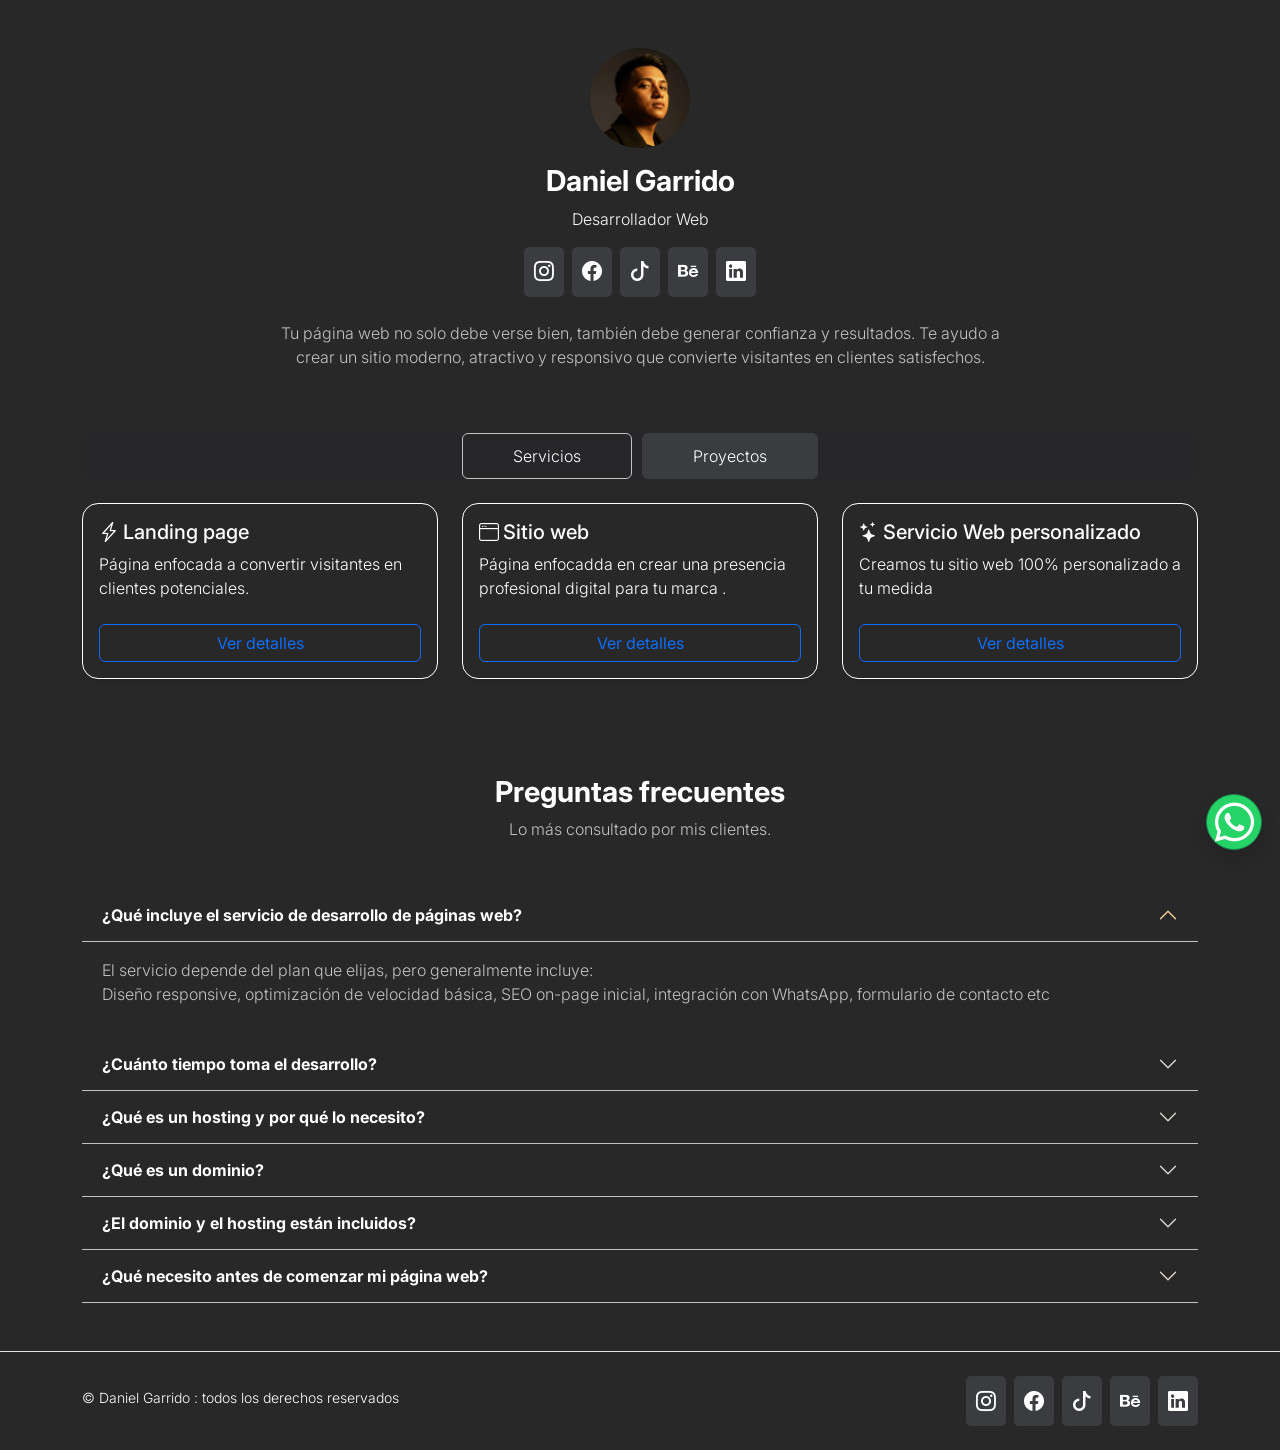
==== index.html @ 1032f968 "Cambios generales a la pagina" ====
<!DOCTYPE html>
<html lang="es">
<head>
  <meta charset="utf-8" />
  <meta name="viewport" content="width=device-width, initial-scale=1" />
  <title>DG</title>
  <meta name="description" content="Servicios de desarrollo y diseño web. Portafolio de proyectos, preguntas frecuentes y contacto directo por WhatsApp." />
  <!-- Bootstrap 5 CSS -->
  <link href="https://cdn.jsdelivr.net/npm/bootstrap@5.3.3/dist/css/bootstrap.min.css" rel="stylesheet">
  <!-- AOS -->
  <link href="https://cdn.jsdelivr.net/npm/aos@2.3.4/dist/aos.css" rel="stylesheet">
  <!-- Icons (Bootstrap Icons) -->
  <link href="https://cdn.jsdelivr.net/npm/bootstrap-icons@1.11.3/font/bootstrap-icons.css" rel="stylesheet">
  <!-- Libreria FontAwesome -->
  <link rel="stylesheet" href="https://cdnjs.cloudflare.com/ajax/libs/font-awesome/6.5.0/css/all.min.css">
  
  <!-- Libreria google fonts -->
  <link rel="preconnect" href="https://fonts.googleapis.com">
  <link rel="preconnect" href="https://fonts.gstatic.com" crossorigin>
  <link href="https://fonts.googleapis.com/css2?family=Inter:ital,opsz,wght@0,14..32,100..900;1,14..32,100..900&family=Roboto:ital,wght@0,100..900;1,100..900&display=swap" rel="stylesheet">
  
  <!-- CSS Local -->
  <link href="CSS/styles.css" rel="stylesheet">
  <link rel="shortcut icon" href="img/logo.png" type="image/x-icon">
</head>
<body data-bs-spy="scroll">
  
  <!-- =====SECCION DE HEADER ===== -->
  <header id="header" class="seccion_header bg-dark pt-4">
    <div class="container bg-dark mt-4">
      <div class="row justify-content-center ">

        <div class="col-lg-8 text-center" data-aos="fade-up">
          <img src="img/FOTO-HEADER.webp"  class="seccion_header_avatar mb-3" />
          <h1 class="text-white">Daniel Garrido</h1>
          <p class="text-light">Desarrollador Web</p>
         
          <!-- contenedor de las redes sociales -->
          <div class="seccion_header_redes_sociales d-flex justify-content-center gap-2">
            <a class="text-white" target="_blank" href="https://www.instagram.com/daniel.garrido_/"><i class="bi bi-instagram fs-5"></i></a>
            <a class="text-white" target="_blank" href="https://www.facebook.com/DanielGarridotec"><i class="bi bi-facebook fs-5"></i></a>
            <a class="text-white" target="_blank" href="https://www.tiktok.com/@daniel.garrido_"><i class="bi bi-tiktok fs-5"></i></a>
            <a class="text-white" target="_blank" href="https://www.behance.net/danielgarrido32"><i class="bi bi-behance fs-5"></i></a>
            <a class="text-white" target="_blank" href="https://www.linkedin.com/in/daniel-garrido-05138b225/"><i class="bi bi-linkedin fs-5"></i></a>
          </div>
           <p class="pt-4 text-white2">Tu página web no solo debe verse bien, también debe generar confianza y resultados. 
          Te ayudo a crear un sitio moderno, atractivo y responsivo que convierte 
          visitantes en clientes satisfechos.</p>
        </div>
      </div>
    </div>
  </header>

  <!-- ===== TABS: Servicios / Proyectos ===== -->
  <section id="tabs" class="seccion_tabs py-5 bg-dark">
    <!-- contenedor principal de las card de servicios y proyectos-->
    <div class=" container bg-dark">
      <!-- select del card -->
      <ul class="contenedor-nav nav nav-pills justify-content-center mb-4 " id="pills-tab" role="tablist" data-aos="fade-up">
        <li class="nav-item" role="presentation">
          <button class=" nav-link active" id="pills-servicios-tab" data-bs-toggle="pill" data-bs-target="#pills-servicios" type="button" role="tab">
            Servicios
          </button>
        </li>
        <li class="nav-item" role="presentation">
          <button class="nav-link" id="pills-proyectos-tab" data-bs-toggle="pill" data-bs-target="#pills-proyectos" type="button" role="tab">
            Proyectos
          </button>
        </li>
      </ul>

      <!-- contenido de las tabs -->
      <div class="tab-content" id="pills-tabContent">
        <!-- ===== Tab: Servicios ===== -->
        <div class="tab-pane fade show active" id="pills-servicios" role="tabpanel" aria-labelledby="pills-servicios-tab">
          <div class="row g-4">
           
            <!-- Servicio 1 Landing page-->
            <div class="col-md-6 col-lg-4" data-aos="zoom-in-up">
              <div class="seccion_servicios_card card h-100 shadow-sm bg-dark">
                <div class="card-body d-flex flex-column">
                  <h5 class="mb-2 text-white"><i class="bi bi-lightning-charge me-1"></i>Landing page</h5>
                  <p class="text-white  flex-grow-1">Página enfocada a convertir visitantes en clientes potenciales.</p>
                  <button class="btn btn-outline-primary mt-2" data-bs-toggle="modal" data-bs-target="#modalLandingBasica">Ver detalles</button>
                </div>
              </div>
            </div>
          
            <!-- Servicio 2 Sitio web -->
            <div class="col-md-6 col-lg-4" data-aos="zoom-in-up" data-aos-delay="100">
              <div class="seccion_servicios_card card h-100 shadow-sm bg-dark">
                <div class="card-body d-flex flex-column">
                  <h5 class="text-white mb-2"><i class="bi bi-window me-1"></i>Sitio web</h5>
                  <p class="text-white flex-grow-1">Página enfocadda en crear una presencia profesional digital para tu marca .</p>
                  <button class="btn btn-outline-primary mt-2" data-bs-toggle="modal" data-bs-target="#modalSitioBasico">Ver detalles</button>
                </div>
              </div>
            </div>

            <!-- Servicio 3 Sitio web personalizado a la medida -->
            <div class="col-md-6 col-lg-4" data-aos="zoom-in-up" data-aos-delay="150">
              <div class="seccion_servicios_card card h-100 shadow-sm bg-dark">
                <div class="card-body d-flex flex-column">
                  <h5 class="text-white mb-2"><i class="bi bi-stars me-1"></i>Servicio Web personalizado</h5>
                  <p class="text-white flex-grow-1">Creamos tu sitio web 100% personalizado a tu medida</p>
                  <button class="btn btn-outline-primary mt-2" data-bs-toggle="modal" data-bs-target="#modalSitioPro">Ver detalles</button>
                </div>
              </div>
            </div>
          </div>
        </div>

        <!-- ===== Tab: Proyectos ===== -->
        <div class="tab-pane fade" id="pills-proyectos" role="tabpanel" aria-labelledby="pills-proyectos-tab">
          <div class="row g-4">
             <h3 class="text-white text-center p-2">Conoce las soluciones que les he dado a varios de mis clientes</h3>
            <!-- Proyecto 1 -->
            <div class="col-md-6 col-lg-4 " data-aos="fade-up">
              <a class="text-decoration-none" target="_blank" href="https://daniel-garrido.github.io/Laser-Pro/">
                <div class="seccion_proyectos_card card border-0 shadow-sm h-100">
                  <img class="card-img-top" src="img/PROYECTO1.webp" alt="Escala Urbana">
                  <div class="card-body bg-dark2">
                    <h5 class="text-white card-title mb-1">Laser Pro</h5>
                    <p class="text-white small mb-0">Landing page para una empresa de depilación laser</p>
                  </div>
                </div>
              </a>
            </div>
            <!-- Proyecto 2 -->
            <div class="col-md-6 col-lg-4" data-aos="fade-up" data-aos-delay="50">
              <a class="text-decoration-none" target="_blank" href="https://gransandiego.com/">
                <div class="seccion_proyectos_card card border-0 shadow-sm h-100">
                  <img class="card-img-top" src="img/PROYECTO2.webp" alt="Gran San Diego Residencial">
                  <div class="card-body bg-dark2">
                    <h5 class="text-white card-title mb-1">Gran San Diego Residencial</h5>
                    <p class="text-white small mb-0">Landing Page para una residencial de Mérida, Yucatán</p>
                  </div>
                </div>
              </a>
            </div>
            <!-- Proyecto 3 -->
            <div class="col-md-6 col-lg-4" data-aos="fade-up" data-aos-delay="100">
              <a class="text-decoration-none" target="_blank" href="https://daniel-garrido.github.io/LandingPageMersiMakeUp/">
                <div class="seccion_proyectos_card card border-0 shadow-sm h-100">
                  <img class="card-img-top" src="img/PROYECTO3.webp" alt="One Billion Club">
                  <div class="card-body bg-dark2">
                    <h5 class="text-white card-title mb-1">Mersi MakeUp</h5>
                    <p class="text-white  small mb-0">Landing page para una Estética y maquillaje</p>
                  </div>
                </div>
              </a>
            </div>  
          </div>
        </div>
      </div>

    </div>
  </section>

  <!-- ===== SECCION DE PREGUNTAS FRECUENTES ===== -->
  <section id="faq" class="seccion_faq py-5 bg-dark text-white">
  <div class="container">
    <!-- Titulo -->
    <div class="text-center mb-5" data-aos="fade-up">
      <h2 class="fw-bold">Preguntas frecuentes</h2>
      <p class="text-white2">Lo más consultado por mis clientes.</p>
    </div>

    <!-- Acordeón -->
    <div class="accordion accordion-flush" id="faqAccordion" data-aos="fade-up" data-aos-delay="50">
      
      <!-- Pregunta 1 -->
      <div class="accordion-item bg-dark border-0">
        <h2 class="accordion-header" id="faq1">
          <button class="accordion-button bg-dark text-white fw-bold" type="button" data-bs-toggle="collapse" data-bs-target="#faq1c">
            ¿Qué incluye el servicio de desarrollo de páginas web?
          </button>
        </h2>
        <div id="faq1c" class="accordion-collapse collapse show" data-bs-parent="#faqAccordion">
          <div class="accordion-body text-white2">
            <p>
                 El servicio depende del plan que elijas, pero generalmente incluye: <br>
                 Diseño responsive, optimización de velocidad básica, SEO on-page inicial, integración con WhatsApp, formulario de contacto etc
            </p>
          </div>
        </div>
      </div>

      <!-- Pregunta 2 -->
      <div class="accordion-item bg-dark border-0">
        <h2 class="accordion-header" id="faq2">
          <button class="accordion-button collapsed bg-dark text-white fw-bold" type="button" data-bs-toggle="collapse" data-bs-target="#faq2c">
            ¿Cuánto tiempo toma el desarrollo?
          </button>
        </h2>
        <div id="faq2c" class="accordion-collapse collapse" data-bs-parent="#faqAccordion">
          <div class="accordion-body text-white2">
            <p>
              El tiempo de desarrollo depende de la cantidad de proyectos en las que nos encontremos, pero por lo general dura entre 15 a 20 días
              hábiles.
            </p>
          </div>
        </div>
      </div>

      <!-- Pregunta 3 -->
      <div class="accordion-item bg-dark border-0">
        <h2 class="accordion-header" id="faq4">
          <button class="accordion-button collapsed bg-dark text-white fw-bold" type="button" data-bs-toggle="collapse" data-bs-target="#faq4c">
            ¿Qué es un hosting y por qué lo necesito?
          </button>
        </h2>
        <div id="faq4c" class="accordion-collapse collapse" data-bs-parent="#faqAccordion">
          <div class="accordion-body text-white2">
            El hosting es el servicio donde se almacenan los archivos de tu página web para que esté disponible en internet 24/7. Sin hosting, tu sitio no puede estar en línea.
          </div>
        </div>
      </div>

      <!-- Pregunta 4 -->
      <div class="accordion-item bg-dark border-0">
        <h2 class="accordion-header" id="faq5">
          <button class="accordion-button collapsed bg-dark text-white fw-bold" type="button" data-bs-toggle="collapse" data-bs-target="#faq5c">
            ¿Qué es un dominio?
          </button>
        </h2>
        <div id="faq5c" class="accordion-collapse collapse" data-bs-parent="#faqAccordion">
          <div class="accordion-body text-white2">
            El dominio es la dirección única de tu página en internet (por ejemplo: www.tunegocio.com). Es lo que las personas escriben en su navegador para encontrar tu sitio.
          </div>
        </div>
      </div>

      <!-- Pregunta 5 -->
      <div class="accordion-item bg-dark border-0">
        <h2 class="accordion-header" id="faq6">
          <button class="accordion-button collapsed bg-dark text-white fw-bold" type="button" data-bs-toggle="collapse" data-bs-target="#faq6c">
            ¿El dominio y el hosting están incluidos?
          </button>
        </h2>
        <div id="faq6c" class="accordion-collapse collapse" data-bs-parent="#faqAccordion">
          <div class="accordion-body text-white2">
            <p>
                Sí, en todos los planes el servicio de Hosting y dominio estan incluidos gratis por un año,
                después del primer año tienen un costo anual que es opcional pagar con nosotros.
            </p>
          </div>
        </div>
      </div>

      <!-- Pregunta 6 -->
      <div class="accordion-item bg-dark border-0">
        <h2 class="accordion-header" id="faq8">
          <button class="accordion-button collapsed bg-dark text-white fw-bold" type="button" data-bs-toggle="collapse" data-bs-target="#faq8c">
            ¿Qué necesito antes de comenzar mi página web?
          </button>
        </h2>
        <div id="faq8c" class="accordion-collapse collapse" data-bs-parent="#faqAccordion">
          <div class="accordion-body text-white2">
            Necesitaré la información de tu negocio, logotipo, fotos y textos iniciales. Si aún no los tienes, puedo ayudarte a crearlos o recomendarte recursos para empezar.
          </div>
        </div>
      </div>

    </div>
  </div>
  </section>

  <!-- =====SECCION DE FOOTER ===== -->
  <footer class="bg-dark border-top text-muted py-4">
    <div class="container small d-flex flex-column flex-lg-row align-items-center justify-content-between gap-2">
  
      <p class="mb-2 text-center text-white">
        &copy; <a href="https://daniel-garrido.netlify.app/" class="link-light text-decoration-none">Daniel Garrido :</a> 
        todos los derechos reservados
      </p>
  
      <div class="seccion_header_redes_sociales d-flex justify-content-center gap-2">
        <a class="text-white" target="_blank" href="https://www.instagram.com/daniel.garrido_/"><i
            class="bi bi-instagram fs-5"></i></a>
        <a class="text-white" target="_blank" href="https://www.facebook.com/DanielGarridotec"><i
            class="bi bi-facebook fs-5"></i></a>
        <a class="text-white" target="_blank" href="https://www.tiktok.com/@daniel.garrido_"><i
            class="bi bi-tiktok fs-5"></i></a>
        <a class="text-white" target="_blank" href="https://www.behance.net/danielgarrido32"><i
            class="bi bi-behance fs-5"></i></a>
        <a class="text-white" target="_blank" href="https://www.linkedin.com/in/daniel-garrido-05138b225/"><i
            class="bi bi-linkedin fs-5"></i></a>
      </div>
  
    </div>
  </footer>

  <!-- Fixed WhatsApp -->
  <a class="btn btn-success seccion_whatsapp_btn shadow" target="_blank" 
     href="https://wa.me/529881033705?text=Hola%20Daniel,%20quiero%20informaci%C3%B3n%20sobre%20tu%20servicio%20web.">
      <i class="fa-brands fa-whatsapp"></i>
  </a>

  <!-- =====SECCION DE MODALES  ===== -->
  <!-- Landing page -->
  <div class="modal fade" id="modalLandingBasica" tabindex="-1" aria-hidden="true">
    <div class="modal-dialog modal-dialog-centered">
      <div class="modal-content">
        <div class="modal-header">
          <h5 class="modal-title">Servicio de landing page</h5>
          <button type="button" class="btn-close" data-bs-dismiss="modal" aria-label="Cerrar"></button>
        </div>
        <div class="modal-body">
          <ul>
            <li>1 Año de hosting gratis</li>
            <li>1 Año de dominio gratis</li>
            <li>1 Sola página</li>
            <li>Seo Básico</li>
            <li>Adaptado a dispositivos Móviles</li>
            <li>Formulario de contacto</li>
            <li>Botón de WhatsApp</li>
            <li>2-3 secciones</li>
            <li>30 días de soporte gratis</li>
            <li><span class="fw-bold">$3,500.00 MXN</span></li>
          </ul>
        </div>
        <div class="modal-footer d-flex justify-content-center">
          <a class="btn btn-info" target="_blank" href="https://wa.me/529881033705?text=Quiero%20la%20Landing%20B%C3%A1sica">Solicitar</a>
        </div>
      </div>
    </div>
  </div>

  <!-- Sitio web-->
  <div class="modal fade" id="modalSitioBasico" tabindex="-1" aria-hidden="true">
    <div class="modal-dialog modal-dialog-centered">
      <div class="modal-content">
        <div class="modal-header">
          <h5 class="modal-title">Servicio de sitio web</h5>
          <button type="button" class="btn-close" data-bs-dismiss="modal" aria-label="Cerrar"></button>
        </div>
        <div class="modal-body">
          <ul>
            <li>1 Año de hosting gratis</li>
            <li>1 Año de dominio gratis</li>
            <li>2-3 páginas</li>
            <li>Seo Básico</li>
            <li>Adaptado a dispositivos Móviles</li>
            <li>Formulario de contacto</li>
            <li>4-5 secciones</li>
            <li>30 días de soporte gratis</li>
            <li><span class="fw-bold">$5,500.00 MXN</span></li>
          </ul>
        
        </div>
        <div class="modal-footer d-flex justify-content-center">
          <a class="btn btn-info" target="_blank" href="https://wa.me/529881033705?text=Quiero%20el%20Sitio%20B%C3%A1sico">Solicitar</a>
        </div>
      </div>
    </div>
  </div>

  <!-- Sitio Personalizado -->
  <div class="modal fade" id="modalSitioPro" tabindex="-1" aria-hidden="true">
    <div class="modal-dialog modal-dialog-centered">
      <div class="modal-content">
        <div class="modal-header">
          <h5 class="modal-title">Servicio a tu medida</h5>
          <button type="button" class="btn-close" data-bs-dismiss="modal" aria-label="Cerrar"></button>
        </div>
        <div class="modal-body">
          <ul>
            <li>Sitio web desarrollado a tu medida</li>
            <li><span class="fw-bold">Bajo cotización</span></li>
          </ul>
        </div>
        <div class="modal-footer d-flex justify-content-center">
          <a class="btn btn-info" target="_blank" href="https://wa.me/529881033705?text=Quiero%20el%20Sitio%20Pro">Solicitar</a>
        </div>
      </div>
    </div>
  </div>

  <!-- Scripts -->
  <script src="https://cdn.jsdelivr.net/npm/bootstrap@5.3.3/dist/js/bootstrap.bundle.min.js"></script>
  <script src="https://cdn.jsdelivr.net/npm/aos@2.3.4/dist/aos.js"></script>
  <script src="JS/script.js"></script>
</body>
</html>
---- CSS/styles.css ----
h1,h2{
  font-size: 1.8rem;
  font-family: "Inter", sans-serif;
  font-weight: 700;
}

body{
  font-family: "Inter", sans-serif;
  font-weight: 300;
}


.bg-dark{
  background-color: #282828 !important;
}

.bg-dark2{
  background-color:  #3B3C40 !important;
}

.text-white2{
  color: #c2c2c2;
}

/* ===== HEADER ===== */
.seccion_header_avatar {
  width: 100px;
  height: 100px;
  border-radius: 50%;
  object-fit: cover;
}


.seccion_header_redes_sociales a {
  padding: 10px;
  background-color:  #3B3C40 !important;
  border-radius: 5px;
}

/* ===== Seccion de Tabs ===== */
.contenedor-nav {
  background-color: #272729;
  gap: 10px;
}

.seccion_tabs .nav-pills .nav-link {
  padding: 10px 50px;
  color: white;
  background-color: #3B3C40;
  border: 1px solid #3B3C40;
}

.seccion_tabs .nav-pills .nav-link.active {
  background-color: #272729;
  border: 1px solid #c2c2c2;
}

/* =====Seccion de  Servicios ===== */
.seccion_servicios_card {
  border: 1px solid white;
  border-radius: 1rem;
}

/* =====Seccion de Proyectos ===== */
.seccion_proyectos_card {
  overflow: hidden;
  border-radius: 10px;
  transition: transform 0.2s ease, box-shadow 0.2s ease;
}

.seccion_proyectos_card img {
  object-fit: cover;
  height: 150px;
}

.seccion_proyectos_card:hover {
  transform: translateY(-4px);
}

/* seccion del contenedor del modal  */
.modal-content {
  color: white;
  background-color:  #3B3C40 !important;
}

.btn-close{
  background-color: white;
}

/* =====Seccion de Preguntas Frecuentes ===== */
.accordion-button {
  border-bottom: 1px solid #c2c2c2;
}

.accordion-button::after {
  filter: invert(1);
}

.accordion-button:not(.collapsed) {
  background-color: #212529;
  color: #fff;
  box-shadow: none;
}

/* =====Estilos al boton de WhatsApp ===== */
.seccion_whatsapp_btn {
  position: fixed;
  right: 18px;
  bottom: 50px;
  width: 56px;
  height: 56px;
  border-radius: 50%;
  display: flex;
  align-items: center;
  justify-content: center;
  font-size: 2.8em; 
  background-color: #25D366;
  color: #fff;
  z-index: 1050;
}

.fa-whatsapp {
  font-size: 1em; 
}
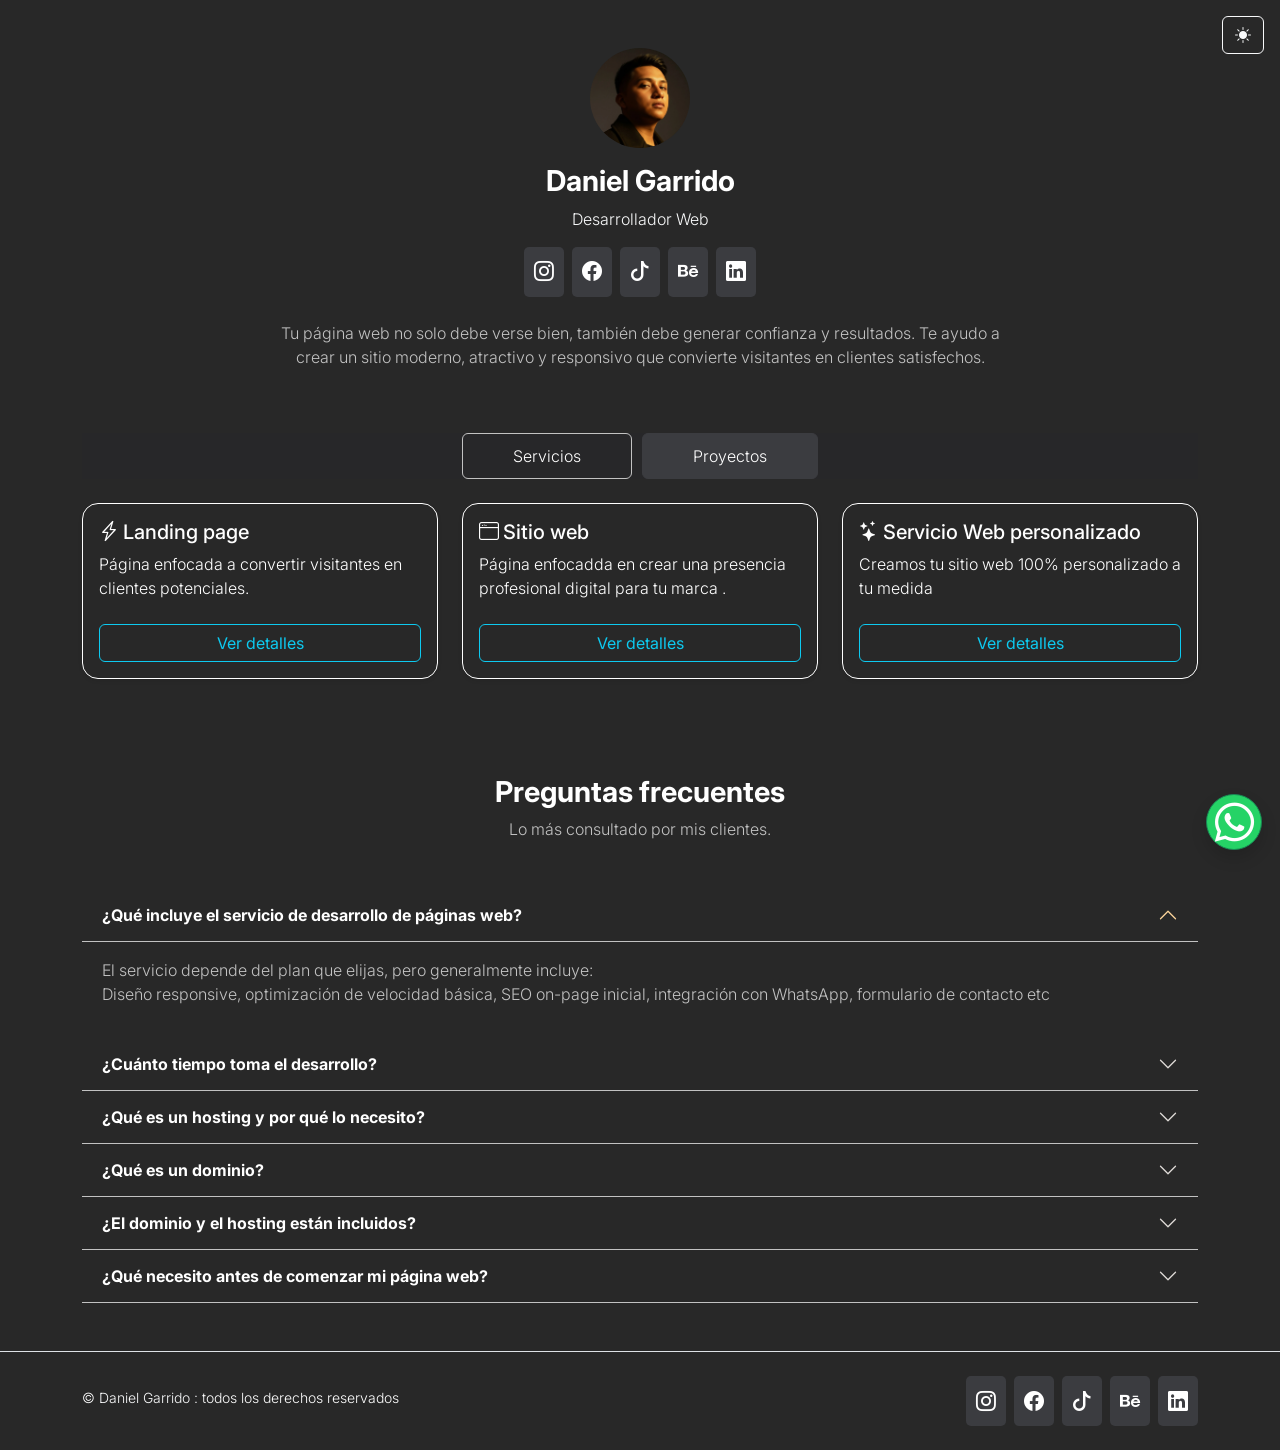
==== commit 8ddf0786: "Cambias a la estructura de la página" ====
--- a/index.html
+++ b/index.html
@@ -1,10 +1,12 @@
 <!DOCTYPE html>
 <html lang="es">
+
 <head>
   <meta charset="utf-8" />
   <meta name="viewport" content="width=device-width, initial-scale=1" />
   <title>DG</title>
-  <meta name="description" content="Servicios de desarrollo y diseño web. Portafolio de proyectos, preguntas frecuentes y contacto directo por WhatsApp." />
+  <meta name="description"
+    content="Servicios de desarrollo y diseño web. Portafolio de proyectos, preguntas frecuentes y contacto directo por WhatsApp." />
   <!-- Bootstrap 5 CSS -->
   <link href="https://cdn.jsdelivr.net/npm/bootstrap@5.3.3/dist/css/bootstrap.min.css" rel="stylesheet">
   <!-- AOS -->
@@ -13,17 +15,32 @@
   <link href="https://cdn.jsdelivr.net/npm/bootstrap-icons@1.11.3/font/bootstrap-icons.css" rel="stylesheet">
   <!-- Libreria FontAwesome -->
   <link rel="stylesheet" href="https://cdnjs.cloudflare.com/ajax/libs/font-awesome/6.5.0/css/all.min.css">
-  
+
   <!-- Libreria google fonts -->
   <link rel="preconnect" href="https://fonts.googleapis.com">
   <link rel="preconnect" href="https://fonts.gstatic.com" crossorigin>
-  <link href="https://fonts.googleapis.com/css2?family=Inter:ital,opsz,wght@0,14..32,100..900;1,14..32,100..900&family=Roboto:ital,wght@0,100..900;1,100..900&display=swap" rel="stylesheet">
-  
+  <link
+    href="https://fonts.googleapis.com/css2?family=Inter:ital,opsz,wght@0,14..32,100..900;1,14..32,100..900&family=Roboto:ital,wght@0,100..900;1,100..900&display=swap"
+    rel="stylesheet">
+
   <!-- CSS Local -->
   <link href="CSS/styles.css" rel="stylesheet">
   <link rel="shortcut icon" href="img/logo.png" type="image/x-icon">
 </head>
+
 <body data-bs-spy="scroll">
+
+  <!-- Botón modo oscuro / claro -->
+  <button id="themeToggle" class="btn btn-outline-light position-fixed top-0 end-0 m-3">
+    <i class="bi bi-sun-fill"></i>
+  </button>
+
+  <!-- Fixed WhatsApp -->
+  <a class="btn btn-success seccion_whatsapp_btn shadow" target="_blank"
+    href="https://wa.me/529881033705?text=Hola%20Daniel,%20quiero%20informaci%C3%B3n%20sobre%20tu%20servicio%20web.">
+    <i class="fa-brands fa-whatsapp"></i>
+  </a>
+
   
   <!-- =====SECCION DE HEADER ===== -->
   <header id="header" class="seccion_header bg-dark pt-4">
@@ -31,21 +48,27 @@
       <div class="row justify-content-center ">
 
         <div class="col-lg-8 text-center" data-aos="fade-up">
-          <img src="img/FOTO-HEADER.webp"  class="seccion_header_avatar mb-3" />
+          <img src="img/FOTO-HEADER.webp" class="seccion_header_avatar mb-3" />
           <h1 class="text-white">Daniel Garrido</h1>
           <p class="text-light">Desarrollador Web</p>
-         
+
           <!-- contenedor de las redes sociales -->
           <div class="seccion_header_redes_sociales d-flex justify-content-center gap-2">
-            <a class="text-white" target="_blank" href="https://www.instagram.com/daniel.garrido_/"><i class="bi bi-instagram fs-5"></i></a>
-            <a class="text-white" target="_blank" href="https://www.facebook.com/DanielGarridotec"><i class="bi bi-facebook fs-5"></i></a>
-            <a class="text-white" target="_blank" href="https://www.tiktok.com/@daniel.garrido_"><i class="bi bi-tiktok fs-5"></i></a>
-            <a class="text-white" target="_blank" href="https://www.behance.net/danielgarrido32"><i class="bi bi-behance fs-5"></i></a>
-            <a class="text-white" target="_blank" href="https://www.linkedin.com/in/daniel-garrido-05138b225/"><i class="bi bi-linkedin fs-5"></i></a>
-          </div>
-           <p class="pt-4 text-white2">Tu página web no solo debe verse bien, también debe generar confianza y resultados. 
-          Te ayudo a crear un sitio moderno, atractivo y responsivo que convierte 
-          visitantes en clientes satisfechos.</p>
+            <a class="text-white" target="_blank" href="https://www.instagram.com/daniel.garrido_/"><i
+                class="bi bi-instagram fs-5"></i></a>
+            <a class="text-white" target="_blank" href="https://www.facebook.com/DanielGarridotec"><i
+                class="bi bi-facebook fs-5"></i></a>
+            <a class="text-white" target="_blank" href="https://www.tiktok.com/@daniel.garrido_"><i
+                class="bi bi-tiktok fs-5"></i></a>
+            <a class="text-white" target="_blank" href="https://www.behance.net/danielgarrido32"><i
+                class="bi bi-behance fs-5"></i></a>
+            <a class="text-white" target="_blank" href="https://www.linkedin.com/in/daniel-garrido-05138b225/"><i
+                class="bi bi-linkedin fs-5"></i></a>
+          </div>
+          <p class="pt-4 text-white2">Tu página web no solo debe verse bien, también debe generar confianza y
+            resultados.
+            Te ayudo a crear un sitio moderno, atractivo y responsivo que convierte
+            visitantes en clientes satisfechos.</p>
         </div>
       </div>
     </div>
@@ -56,14 +79,17 @@
     <!-- contenedor principal de las card de servicios y proyectos-->
     <div class=" container bg-dark">
       <!-- select del card -->
-      <ul class="contenedor-nav nav nav-pills justify-content-center mb-4 " id="pills-tab" role="tablist" data-aos="fade-up">
+      <ul class="contenedor-nav nav nav-pills justify-content-center mb-4 " id="pills-tab" role="tablist"
+        data-aos="fade-up">
         <li class="nav-item" role="presentation">
-          <button class=" nav-link active" id="pills-servicios-tab" data-bs-toggle="pill" data-bs-target="#pills-servicios" type="button" role="tab">
+          <button class=" nav-link active" id="pills-servicios-tab" data-bs-toggle="pill"
+            data-bs-target="#pills-servicios" type="button" role="tab">
             Servicios
           </button>
         </li>
         <li class="nav-item" role="presentation">
-          <button class="nav-link" id="pills-proyectos-tab" data-bs-toggle="pill" data-bs-target="#pills-proyectos" type="button" role="tab">
+          <button class="nav-link" id="pills-proyectos-tab" data-bs-toggle="pill" data-bs-target="#pills-proyectos"
+            type="button" role="tab">
             Proyectos
           </button>
         </li>
@@ -72,27 +98,31 @@
       <!-- contenido de las tabs -->
       <div class="tab-content" id="pills-tabContent">
         <!-- ===== Tab: Servicios ===== -->
-        <div class="tab-pane fade show active" id="pills-servicios" role="tabpanel" aria-labelledby="pills-servicios-tab">
+        <div class="tab-pane fade show active" id="pills-servicios" role="tabpanel"
+          aria-labelledby="pills-servicios-tab">
           <div class="row g-4">
-           
+
             <!-- Servicio 1 Landing page-->
             <div class="col-md-6 col-lg-4" data-aos="zoom-in-up">
               <div class="seccion_servicios_card card h-100 shadow-sm bg-dark">
                 <div class="card-body d-flex flex-column">
                   <h5 class="mb-2 text-white"><i class="bi bi-lightning-charge me-1"></i>Landing page</h5>
                   <p class="text-white  flex-grow-1">Página enfocada a convertir visitantes en clientes potenciales.</p>
-                  <button class="btn btn-outline-primary mt-2" data-bs-toggle="modal" data-bs-target="#modalLandingBasica">Ver detalles</button>
+                  <button class="btn btn-outline-info mt-2" data-bs-toggle="modal"
+                    data-bs-target="#modalLandingBasica">Ver detalles</button>
                 </div>
               </div>
             </div>
-          
+
             <!-- Servicio 2 Sitio web -->
             <div class="col-md-6 col-lg-4" data-aos="zoom-in-up" data-aos-delay="100">
               <div class="seccion_servicios_card card h-100 shadow-sm bg-dark">
                 <div class="card-body d-flex flex-column">
                   <h5 class="text-white mb-2"><i class="bi bi-window me-1"></i>Sitio web</h5>
-                  <p class="text-white flex-grow-1">Página enfocadda en crear una presencia profesional digital para tu marca .</p>
-                  <button class="btn btn-outline-primary mt-2" data-bs-toggle="modal" data-bs-target="#modalSitioBasico">Ver detalles</button>
+                  <p class="text-white flex-grow-1">Página enfocadda en crear una presencia profesional digital para tu
+                    marca .</p>
+                  <button class="btn btn-outline-info mt-2" data-bs-toggle="modal"
+                    data-bs-target="#modalSitioBasico">Ver detalles</button>
                 </div>
               </div>
             </div>
@@ -103,7 +133,8 @@
                 <div class="card-body d-flex flex-column">
                   <h5 class="text-white mb-2"><i class="bi bi-stars me-1"></i>Servicio Web personalizado</h5>
                   <p class="text-white flex-grow-1">Creamos tu sitio web 100% personalizado a tu medida</p>
-                  <button class="btn btn-outline-primary mt-2" data-bs-toggle="modal" data-bs-target="#modalSitioPro">Ver detalles</button>
+                  <button class="btn btn-outline-info mt-2" data-bs-toggle="modal"
+                    data-bs-target="#modalSitioPro">Ver detalles</button>
                 </div>
               </div>
             </div>
@@ -113,7 +144,7 @@
         <!-- ===== Tab: Proyectos ===== -->
         <div class="tab-pane fade" id="pills-proyectos" role="tabpanel" aria-labelledby="pills-proyectos-tab">
           <div class="row g-4">
-             <h3 class="text-white text-center p-2">Conoce las soluciones que les he dado a varios de mis clientes</h3>
+            <h3 class="text-white text-center p-2">Conoce las soluciones que les he dado a varios de mis clientes</h3>
             <!-- Proyecto 1 -->
             <div class="col-md-6 col-lg-4 " data-aos="fade-up">
               <a class="text-decoration-none" target="_blank" href="https://daniel-garrido.github.io/Laser-Pro/">
@@ -140,7 +171,8 @@
             </div>
             <!-- Proyecto 3 -->
             <div class="col-md-6 col-lg-4" data-aos="fade-up" data-aos-delay="100">
-              <a class="text-decoration-none" target="_blank" href="https://daniel-garrido.github.io/LandingPageMersiMakeUp/">
+              <a class="text-decoration-none" target="_blank"
+                href="https://daniel-garrido.github.io/LandingPageMersiMakeUp/">
                 <div class="seccion_proyectos_card card border-0 shadow-sm h-100">
                   <img class="card-img-top" src="img/PROYECTO3.webp" alt="One Billion Club">
                   <div class="card-body bg-dark2">
@@ -149,7 +181,7 @@
                   </div>
                 </div>
               </a>
-            </div>  
+            </div>
           </div>
         </div>
       </div>
@@ -159,122 +191,134 @@
 
   <!-- ===== SECCION DE PREGUNTAS FRECUENTES ===== -->
   <section id="faq" class="seccion_faq py-5 bg-dark text-white">
-  <div class="container">
-    <!-- Titulo -->
-    <div class="text-center mb-5" data-aos="fade-up">
-      <h2 class="fw-bold">Preguntas frecuentes</h2>
-      <p class="text-white2">Lo más consultado por mis clientes.</p>
-    </div>
-
-    <!-- Acordeón -->
-    <div class="accordion accordion-flush" id="faqAccordion" data-aos="fade-up" data-aos-delay="50">
-      
-      <!-- Pregunta 1 -->
-      <div class="accordion-item bg-dark border-0">
-        <h2 class="accordion-header" id="faq1">
-          <button class="accordion-button bg-dark text-white fw-bold" type="button" data-bs-toggle="collapse" data-bs-target="#faq1c">
-            ¿Qué incluye el servicio de desarrollo de páginas web?
-          </button>
-        </h2>
-        <div id="faq1c" class="accordion-collapse collapse show" data-bs-parent="#faqAccordion">
-          <div class="accordion-body text-white2">
-            <p>
-                 El servicio depende del plan que elijas, pero generalmente incluye: <br>
-                 Diseño responsive, optimización de velocidad básica, SEO on-page inicial, integración con WhatsApp, formulario de contacto etc
-            </p>
-          </div>
-        </div>
-      </div>
-
-      <!-- Pregunta 2 -->
-      <div class="accordion-item bg-dark border-0">
-        <h2 class="accordion-header" id="faq2">
-          <button class="accordion-button collapsed bg-dark text-white fw-bold" type="button" data-bs-toggle="collapse" data-bs-target="#faq2c">
-            ¿Cuánto tiempo toma el desarrollo?
-          </button>
-        </h2>
-        <div id="faq2c" class="accordion-collapse collapse" data-bs-parent="#faqAccordion">
-          <div class="accordion-body text-white2">
-            <p>
-              El tiempo de desarrollo depende de la cantidad de proyectos en las que nos encontremos, pero por lo general dura entre 15 a 20 días
-              hábiles.
-            </p>
-          </div>
-        </div>
-      </div>
-
-      <!-- Pregunta 3 -->
-      <div class="accordion-item bg-dark border-0">
-        <h2 class="accordion-header" id="faq4">
-          <button class="accordion-button collapsed bg-dark text-white fw-bold" type="button" data-bs-toggle="collapse" data-bs-target="#faq4c">
-            ¿Qué es un hosting y por qué lo necesito?
-          </button>
-        </h2>
-        <div id="faq4c" class="accordion-collapse collapse" data-bs-parent="#faqAccordion">
-          <div class="accordion-body text-white2">
-            El hosting es el servicio donde se almacenan los archivos de tu página web para que esté disponible en internet 24/7. Sin hosting, tu sitio no puede estar en línea.
-          </div>
-        </div>
-      </div>
-
-      <!-- Pregunta 4 -->
-      <div class="accordion-item bg-dark border-0">
-        <h2 class="accordion-header" id="faq5">
-          <button class="accordion-button collapsed bg-dark text-white fw-bold" type="button" data-bs-toggle="collapse" data-bs-target="#faq5c">
-            ¿Qué es un dominio?
-          </button>
-        </h2>
-        <div id="faq5c" class="accordion-collapse collapse" data-bs-parent="#faqAccordion">
-          <div class="accordion-body text-white2">
-            El dominio es la dirección única de tu página en internet (por ejemplo: www.tunegocio.com). Es lo que las personas escriben en su navegador para encontrar tu sitio.
-          </div>
-        </div>
-      </div>
-
-      <!-- Pregunta 5 -->
-      <div class="accordion-item bg-dark border-0">
-        <h2 class="accordion-header" id="faq6">
-          <button class="accordion-button collapsed bg-dark text-white fw-bold" type="button" data-bs-toggle="collapse" data-bs-target="#faq6c">
-            ¿El dominio y el hosting están incluidos?
-          </button>
-        </h2>
-        <div id="faq6c" class="accordion-collapse collapse" data-bs-parent="#faqAccordion">
-          <div class="accordion-body text-white2">
-            <p>
+    <div class="container">
+      <!-- Titulo -->
+      <div class="text-center mb-5" data-aos="fade-up">
+        <h2 class="fw-bold">Preguntas frecuentes</h2>
+        <p class="text-white2">Lo más consultado por mis clientes.</p>
+      </div>
+
+      <!-- Acordeón -->
+      <div class="accordion accordion-flush" id="faqAccordion" data-aos="fade-up" data-aos-delay="50">
+
+        <!-- Pregunta 1 -->
+        <div class="accordion-item bg-dark border-0">
+          <h2 class="accordion-header" id="faq1">
+            <button class="accordion-button bg-dark text-white fw-bold" type="button" data-bs-toggle="collapse"
+              data-bs-target="#faq1c">
+              ¿Qué incluye el servicio de desarrollo de páginas web?
+            </button>
+          </h2>
+          <div id="faq1c" class="accordion-collapse collapse show" data-bs-parent="#faqAccordion">
+            <div class="accordion-body text-white2">
+              <p>
+                El servicio depende del plan que elijas, pero generalmente incluye: <br>
+                Diseño responsive, optimización de velocidad básica, SEO on-page inicial, integración con WhatsApp,
+                formulario de contacto etc
+              </p>
+            </div>
+          </div>
+        </div>
+
+        <!-- Pregunta 2 -->
+        <div class="accordion-item bg-dark border-0">
+          <h2 class="accordion-header" id="faq2">
+            <button class="accordion-button collapsed bg-dark text-white fw-bold" type="button"
+              data-bs-toggle="collapse" data-bs-target="#faq2c">
+              ¿Cuánto tiempo toma el desarrollo?
+            </button>
+          </h2>
+          <div id="faq2c" class="accordion-collapse collapse" data-bs-parent="#faqAccordion">
+            <div class="accordion-body text-white2">
+              <p>
+                El tiempo de desarrollo depende de la cantidad de proyectos en las que nos encontremos, pero por lo
+                general dura entre 15 a 20 días
+                hábiles.
+              </p>
+            </div>
+          </div>
+        </div>
+
+        <!-- Pregunta 3 -->
+        <div class="accordion-item bg-dark border-0">
+          <h2 class="accordion-header" id="faq4">
+            <button class="accordion-button collapsed bg-dark text-white fw-bold" type="button"
+              data-bs-toggle="collapse" data-bs-target="#faq4c">
+              ¿Qué es un hosting y por qué lo necesito?
+            </button>
+          </h2>
+          <div id="faq4c" class="accordion-collapse collapse" data-bs-parent="#faqAccordion">
+            <div class="accordion-body text-white2">
+              El hosting es el servicio donde se almacenan los archivos de tu página web para que esté disponible en
+              internet 24/7. Sin hosting, tu sitio no puede estar en línea.
+            </div>
+          </div>
+        </div>
+
+        <!-- Pregunta 4 -->
+        <div class="accordion-item bg-dark border-0">
+          <h2 class="accordion-header" id="faq5">
+            <button class="accordion-button collapsed bg-dark text-white fw-bold" type="button"
+              data-bs-toggle="collapse" data-bs-target="#faq5c">
+              ¿Qué es un dominio?
+            </button>
+          </h2>
+          <div id="faq5c" class="accordion-collapse collapse" data-bs-parent="#faqAccordion">
+            <div class="accordion-body text-white2">
+              El dominio es la dirección única de tu página en internet (por ejemplo: www.tunegocio.com). Es lo que las
+              personas escriben en su navegador para encontrar tu sitio.
+            </div>
+          </div>
+        </div>
+
+        <!-- Pregunta 5 -->
+        <div class="accordion-item bg-dark border-0">
+          <h2 class="accordion-header" id="faq6">
+            <button class="accordion-button collapsed bg-dark text-white fw-bold" type="button"
+              data-bs-toggle="collapse" data-bs-target="#faq6c">
+              ¿El dominio y el hosting están incluidos?
+            </button>
+          </h2>
+          <div id="faq6c" class="accordion-collapse collapse" data-bs-parent="#faqAccordion">
+            <div class="accordion-body text-white2">
+              <p>
                 Sí, en todos los planes el servicio de Hosting y dominio estan incluidos gratis por un año,
                 después del primer año tienen un costo anual que es opcional pagar con nosotros.
-            </p>
-          </div>
-        </div>
-      </div>
-
-      <!-- Pregunta 6 -->
-      <div class="accordion-item bg-dark border-0">
-        <h2 class="accordion-header" id="faq8">
-          <button class="accordion-button collapsed bg-dark text-white fw-bold" type="button" data-bs-toggle="collapse" data-bs-target="#faq8c">
-            ¿Qué necesito antes de comenzar mi página web?
-          </button>
-        </h2>
-        <div id="faq8c" class="accordion-collapse collapse" data-bs-parent="#faqAccordion">
-          <div class="accordion-body text-white2">
-            Necesitaré la información de tu negocio, logotipo, fotos y textos iniciales. Si aún no los tienes, puedo ayudarte a crearlos o recomendarte recursos para empezar.
-          </div>
-        </div>
-      </div>
-
-    </div>
-  </div>
+              </p>
+            </div>
+          </div>
+        </div>
+
+        <!-- Pregunta 6 -->
+        <div class="accordion-item bg-dark border-0">
+          <h2 class="accordion-header" id="faq8">
+            <button class="accordion-button collapsed bg-dark text-white fw-bold" type="button"
+              data-bs-toggle="collapse" data-bs-target="#faq8c">
+              ¿Qué necesito antes de comenzar mi página web?
+            </button>
+          </h2>
+          <div id="faq8c" class="accordion-collapse collapse" data-bs-parent="#faqAccordion">
+            <div class="accordion-body text-white2">
+              Necesitaré la información de tu negocio, logotipo, fotos y textos iniciales. Si aún no los tienes, puedo
+              ayudarte a crearlos o recomendarte recursos para empezar.
+            </div>
+          </div>
+        </div>
+
+      </div>
+    </div>
   </section>
 
   <!-- =====SECCION DE FOOTER ===== -->
   <footer class="bg-dark border-top text-muted py-4">
     <div class="container small d-flex flex-column flex-lg-row align-items-center justify-content-between gap-2">
-  
+
       <p class="mb-2 text-center text-white">
-        &copy; <a href="https://daniel-garrido.netlify.app/" class="link-light text-decoration-none">Daniel Garrido :</a> 
+        &copy; <a href="https://daniel-garrido.netlify.app/" class="link-light text-decoration-none">Daniel Garrido
+          :</a>
         todos los derechos reservados
       </p>
-  
+
       <div class="seccion_header_redes_sociales d-flex justify-content-center gap-2">
         <a class="text-white" target="_blank" href="https://www.instagram.com/daniel.garrido_/"><i
             class="bi bi-instagram fs-5"></i></a>
@@ -287,16 +331,11 @@
         <a class="text-white" target="_blank" href="https://www.linkedin.com/in/daniel-garrido-05138b225/"><i
             class="bi bi-linkedin fs-5"></i></a>
       </div>
+
+    </div>
+  </footer>
+
   
-    </div>
-  </footer>
-
-  <!-- Fixed WhatsApp -->
-  <a class="btn btn-success seccion_whatsapp_btn shadow" target="_blank" 
-     href="https://wa.me/529881033705?text=Hola%20Daniel,%20quiero%20informaci%C3%B3n%20sobre%20tu%20servicio%20web.">
-      <i class="fa-brands fa-whatsapp"></i>
-  </a>
-
   <!-- =====SECCION DE MODALES  ===== -->
   <!-- Landing page -->
   <div class="modal fade" id="modalLandingBasica" tabindex="-1" aria-hidden="true">
@@ -317,11 +356,13 @@
             <li>Botón de WhatsApp</li>
             <li>2-3 secciones</li>
             <li>30 días de soporte gratis</li>
-            <li><span class="fw-bold">$3,500.00 MXN</span></li>
           </ul>
+          <span class="terminos">Aplica términos y condiciones*</span>
+          <p class="fs-5 fw-bold text-center mb-0 mt-4">$3,500.00 MXN</p>
         </div>
         <div class="modal-footer d-flex justify-content-center">
-          <a class="btn btn-info" target="_blank" href="https://wa.me/529881033705?text=Quiero%20la%20Landing%20B%C3%A1sica">Solicitar</a>
+          <a class="text-white btn btn-info" target="_blank"
+            href="https://wa.me/529881033705?text=Quiero%20la%20Landing%20B%C3%A1sica">Solicitar servicio</a>
         </div>
       </div>
     </div>
@@ -345,12 +386,13 @@
             <li>Formulario de contacto</li>
             <li>4-5 secciones</li>
             <li>30 días de soporte gratis</li>
-            <li><span class="fw-bold">$5,500.00 MXN</span></li>
           </ul>
-        
+          <span class="terminos">Aplica términos y condiciones*</span>
+          <p class="fs-5 fw-bold text-center mb-0 mt-4">$5,500.00 MXN</p>
         </div>
         <div class="modal-footer d-flex justify-content-center">
-          <a class="btn btn-info" target="_blank" href="https://wa.me/529881033705?text=Quiero%20el%20Sitio%20B%C3%A1sico">Solicitar</a>
+          <a class="text-white btn btn-info" target="_blank"
+            href="https://wa.me/529881033705?text=Quiero%20el%20Sitio%20B%C3%A1sico">Solicitar</a>
         </div>
       </div>
     </div>
@@ -369,9 +411,12 @@
             <li>Sitio web desarrollado a tu medida</li>
             <li><span class="fw-bold">Bajo cotización</span></li>
           </ul>
-        </div>
+          <span class="terminos">Aplica términos y condiciones*</span>
+        </div>
+
         <div class="modal-footer d-flex justify-content-center">
-          <a class="btn btn-info" target="_blank" href="https://wa.me/529881033705?text=Quiero%20el%20Sitio%20Pro">Solicitar</a>
+          <a class="text-white btn btn-info" target="_blank"
+            href="https://wa.me/529881033705?text=Quiero%20el%20Sitio%20Pro">Solicitar</a>
         </div>
       </div>
     </div>
@@ -382,4 +427,5 @@
   <script src="https://cdn.jsdelivr.net/npm/aos@2.3.4/dist/aos.js"></script>
   <script src="JS/script.js"></script>
 </body>
-</html>
+
+</html>
--- a/CSS/styles.css
+++ b/CSS/styles.css
@@ -20,6 +20,11 @@
 
 .text-white2{
   color: #c2c2c2;
+}
+
+.terminos{
+  font-size: 12px;
+  font-style: italic;
 }
 
 /* ===== HEADER ===== */
@@ -122,3 +127,45 @@
 .fa-whatsapp {
   font-size: 1em; 
 }
+
+
+
+/* ===== MODO CLARO ===== */
+.light-mode {
+  background-color: #f8f9fa !important;
+  color: #212529 !important;
+}
+
+.light-mode .bg-dark,
+.light-mode .bg-dark2 {
+  background-color: #ffffff !important;
+}
+
+.light-mode .text-white,
+.light-mode .text-white2 {
+  color: #212529 !important;
+}
+
+.light-mode .card {
+  background-color: #ffffff !important;
+  border-color: #dee2e6 !important;
+}
+
+.light-mode .accordion-button {
+  background-color: #ffffff !important;
+  color: #212529 !important;
+  border-bottom: 1px solid #dee2e6 !important;
+}
+
+.light-mode .accordion-button::after {
+  filter: invert(0);
+}
+
+.light-mode footer {
+  background-color: #f8f9fa !important;
+}
+
+.light-mode .btn-outline-light {
+  border-color: #212529;
+  color: #212529;
+}
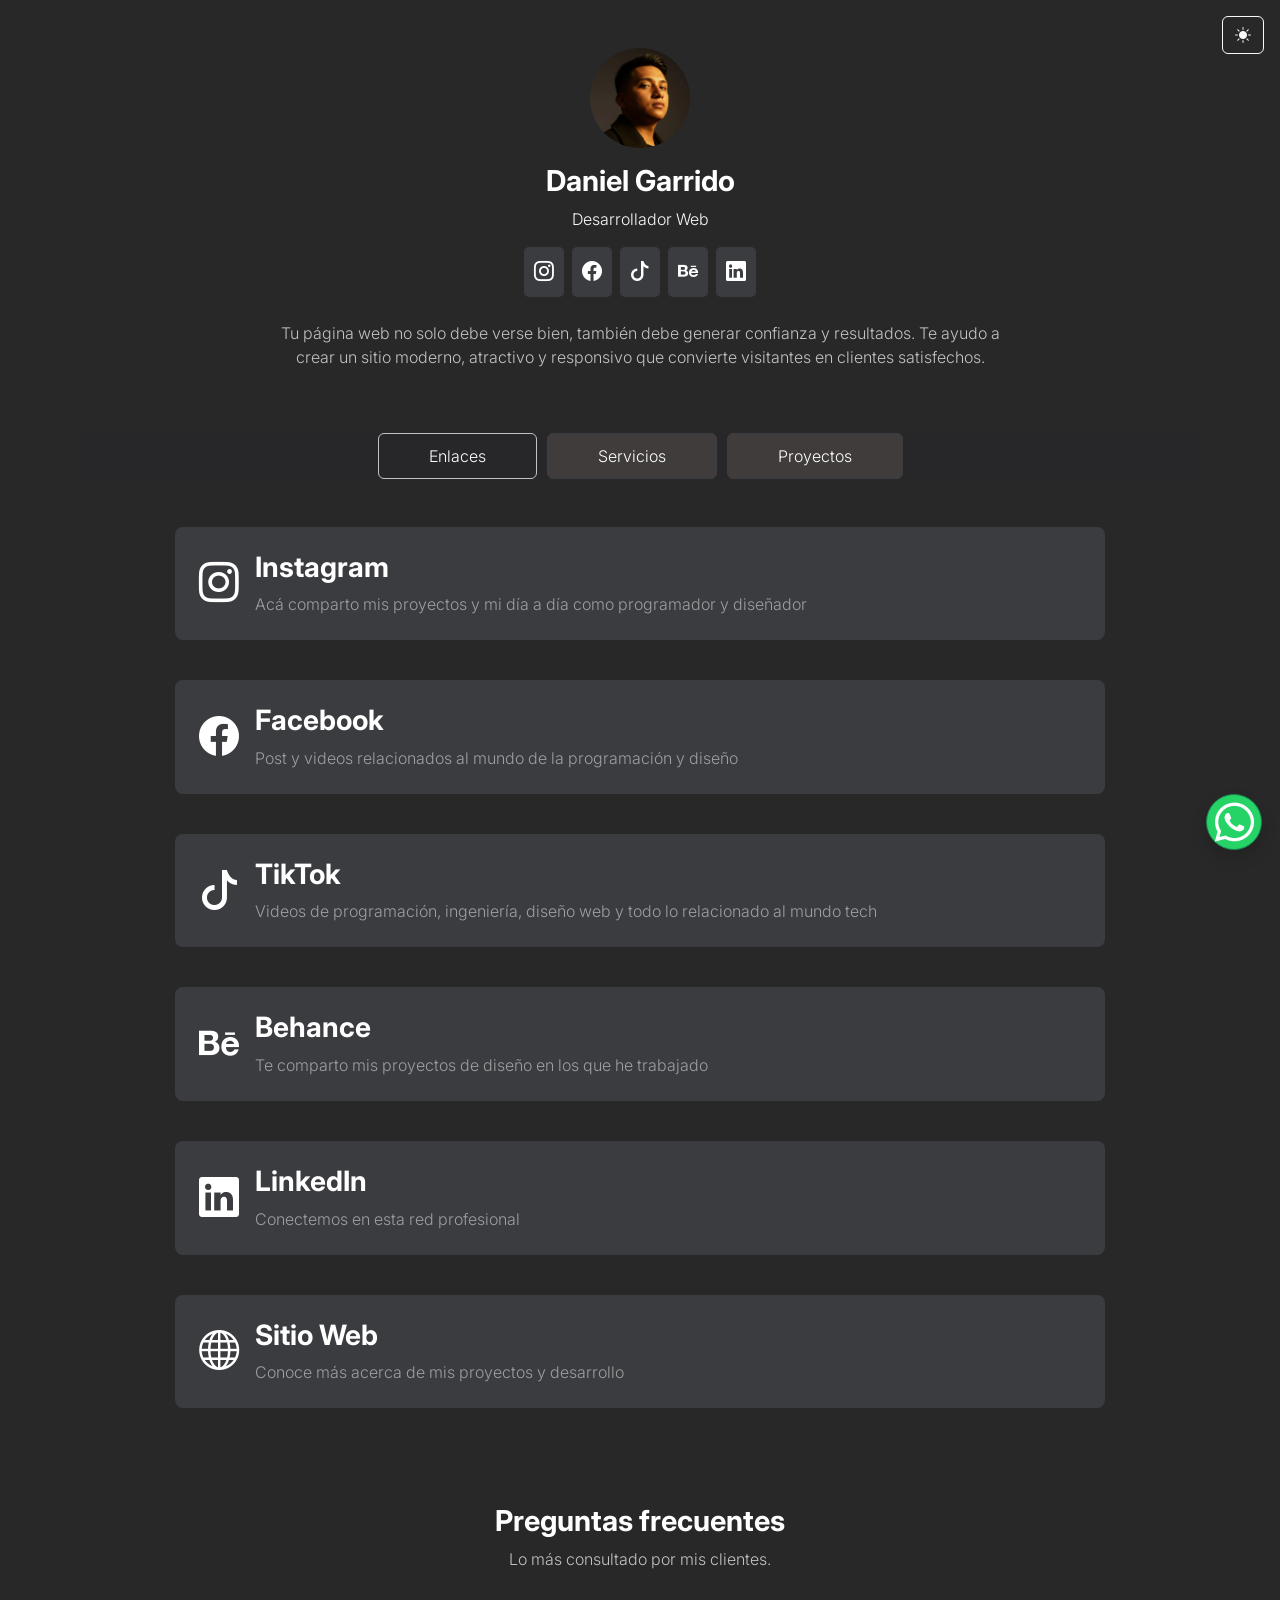
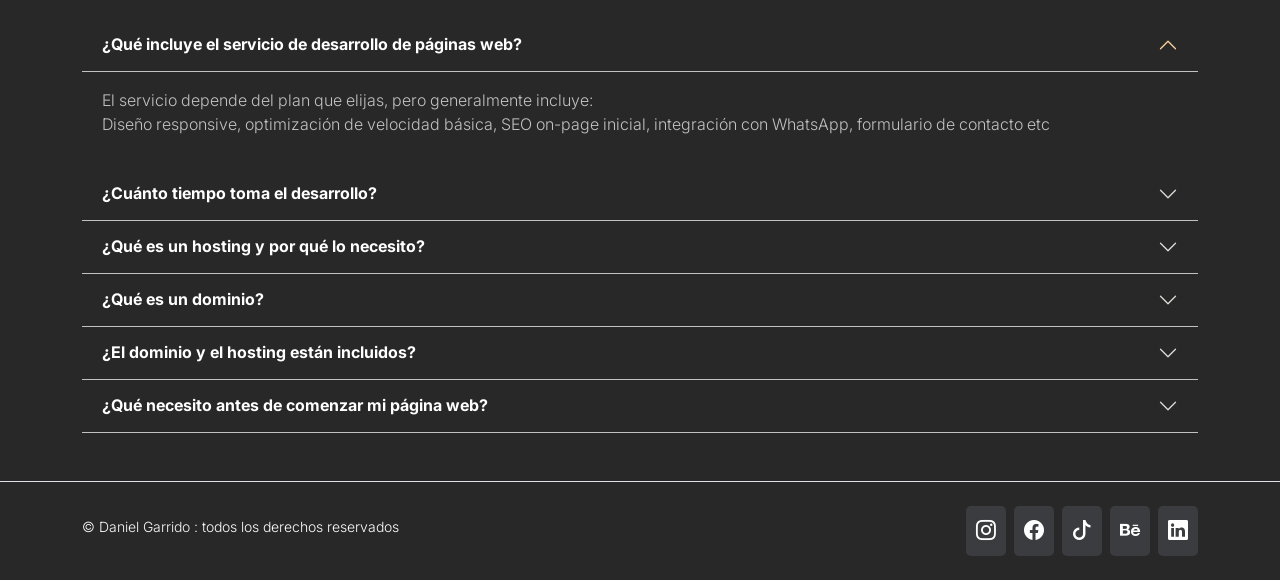
==== commit 2b550d96: "creando un nuevo tab - enlaces" ====
--- a/index.html
+++ b/index.html
@@ -7,6 +7,7 @@
   <title>DG</title>
   <meta name="description"
     content="Servicios de desarrollo y diseño web. Portafolio de proyectos, preguntas frecuentes y contacto directo por WhatsApp." />
+
   <!-- Bootstrap 5 CSS -->
   <link href="https://cdn.jsdelivr.net/npm/bootstrap@5.3.3/dist/css/bootstrap.min.css" rel="stylesheet">
   <!-- AOS -->
@@ -25,6 +26,8 @@
 
   <!-- CSS Local -->
   <link href="CSS/styles.css" rel="stylesheet">
+  <link rel="stylesheet" href="CSS/mododark.css">
+  <link rel="stylesheet" href="CSS/responsive.css">
   <link rel="shortcut icon" href="img/logo.png" type="image/x-icon">
 </head>
 
@@ -35,13 +38,13 @@
     <i class="bi bi-sun-fill"></i>
   </button>
 
-  <!-- Fixed WhatsApp -->
+  <!-- Boton para contactar al WhatsApp -->
   <a class="btn btn-success seccion_whatsapp_btn shadow" target="_blank"
     href="https://wa.me/529881033705?text=Hola%20Daniel,%20quiero%20informaci%C3%B3n%20sobre%20tu%20servicio%20web.">
     <i class="fa-brands fa-whatsapp"></i>
   </a>
 
-  
+
   <!-- =====SECCION DE HEADER ===== -->
   <header id="header" class="seccion_header bg-dark pt-4">
     <div class="container bg-dark mt-4">
@@ -74,120 +77,213 @@
     </div>
   </header>
 
-  <!-- ===== TABS: Servicios / Proyectos ===== -->
-  <section id="tabs" class="seccion_tabs py-5 bg-dark">
-    <!-- contenedor principal de las card de servicios y proyectos-->
-    <div class=" container bg-dark">
-      <!-- select del card -->
-      <ul class="contenedor-nav nav nav-pills justify-content-center mb-4 " id="pills-tab" role="tablist"
-        data-aos="fade-up">
-        <li class="nav-item" role="presentation">
-          <button class=" nav-link active" id="pills-servicios-tab" data-bs-toggle="pill"
-            data-bs-target="#pills-servicios" type="button" role="tab">
-            Servicios
-          </button>
-        </li>
-        <li class="nav-item" role="presentation">
-          <button class="nav-link" id="pills-proyectos-tab" data-bs-toggle="pill" data-bs-target="#pills-proyectos"
-            type="button" role="tab">
-            Proyectos
-          </button>
-        </li>
-      </ul>
-
-      <!-- contenido de las tabs -->
-      <div class="tab-content" id="pills-tabContent">
-        <!-- ===== Tab: Servicios ===== -->
-        <div class="tab-pane fade show active" id="pills-servicios" role="tabpanel"
-          aria-labelledby="pills-servicios-tab">
-          <div class="row g-4">
-
-            <!-- Servicio 1 Landing page-->
-            <div class="col-md-6 col-lg-4" data-aos="zoom-in-up">
-              <div class="seccion_servicios_card card h-100 shadow-sm bg-dark">
-                <div class="card-body d-flex flex-column">
-                  <h5 class="mb-2 text-white"><i class="bi bi-lightning-charge me-1"></i>Landing page</h5>
-                  <p class="text-white  flex-grow-1">Página enfocada a convertir visitantes en clientes potenciales.</p>
-                  <button class="btn btn-outline-info mt-2" data-bs-toggle="modal"
-                    data-bs-target="#modalLandingBasica">Ver detalles</button>
-                </div>
+  <!-- ===== Seccion de tabs ===== -->
+  <!-- ===== Sección de Tabs ===== -->
+<section id="tabs" class="seccion_tabs py-5 bg-dark">
+  <div class="container bg-dark">
+
+    <!-- ===== NAV (Botones de Tabs) ===== -->
+    <ul class="contenedor-nav nav nav-pills justify-content-center mb-4" id="pills-tab" role="tablist" data-aos="fade-up">
+      <!-- Enlaces -->
+      <li class="nav-item" role="presentation">
+        <button class="nav-link active" id="pills-enlaces-tab" data-bs-toggle="pill" data-bs-target="#pills-enlaces" type="button" role="tab">
+          Enlaces
+        </button>
+      </li>
+
+      <!-- Servicios -->
+      <li class="nav-item" role="presentation">
+        <button class="nav-link" id="pills-servicios-tab" data-bs-toggle="pill" data-bs-target="#pills-servicios" type="button" role="tab">
+          Servicios
+        </button>
+      </li>
+
+      <!-- Proyectos -->
+      <li class="nav-item" role="presentation">
+        <button class="nav-link" id="pills-proyectos-tab" data-bs-toggle="pill" data-bs-target="#pills-proyectos" type="button" role="tab">
+          Proyectos
+        </button>
+      </li>
+    </ul>
+
+    <!-- ===== CONTENIDO DE LOS TABS ===== -->
+    <div class="tab-content" id="pills-tabContent">
+
+      <!-- ===== TAB: Enlaces ===== -->
+      <div class="tab-pane fade show active" id="pills-enlaces" role="tabpanel" aria-labelledby="pills-enlaces-tab">
+        <div class="container">
+          <div class="row justify-content-center">
+
+            <!-- Instagram -->
+            <div class="links-redes-sociales col-md-10 bg-dark2 p-4 g-4 rounded-3 mb-3">
+              <a href="https://www.instagram.com/daniel.garrido_/" target="_blank" class="d-flex align-items-center text-decoration-none">
+                <div class="flex-shrink-0 me-3 d-flex justify-content-center align-items-center rounded-circle">
+                  <i class="bi bi-instagram text-white fs-1"></i>
+                </div>
+                <div class="text-start">
+                  <h3 class="mb-2 text-white fw-bold">Instagram</h3>
+                  <small class="text-white-50 fs-6">Acá comparto mis proyectos y mi día a día como programador y diseñador</small>
+                </div>
+              </a>
+            </div>
+
+            <!-- Facebook -->
+            <div class="links-redes-sociales col-md-10 bg-dark2 p-4 g-4 rounded-3 mb-3">
+              <a href="https://www.facebook.com/DanielGarridotec" target="_blank" class="d-flex align-items-center text-decoration-none">
+                <div class="flex-shrink-0 me-3 d-flex justify-content-center align-items-center rounded-circle">
+                  <i class="bi bi-facebook text-white fs-1"></i>
+                </div>
+                <div class="text-start">
+                  <h3 class="mb-2 text-white fw-bold">Facebook</h3>
+                  <small class="text-white-50 fs-6">Post y videos relacionados al mundo de la programación y diseño</small>
+                </div>
+              </a>
+            </div>
+
+            <!-- TikTok -->
+            <div class="links-redes-sociales col-md-10 bg-dark2 p-4 g-4 rounded-3 mb-3">
+              <a href="https://www.tiktok.com/@daniel.garrido_" target="_blank" class="d-flex align-items-center text-decoration-none">
+                <div class="flex-shrink-0 me-3 d-flex justify-content-center align-items-center rounded-circle">
+                  <i class="bi bi-tiktok text-white fs-1"></i>
+                </div>
+                <div class="text-start">
+                  <h3 class="mb-2 text-white fw-bold">TikTok</h3>
+                  <small class="text-white-50 fs-6">Videos de programación, ingeniería, diseño web y todo lo relacionado al mundo tech</small>
+                </div>
+              </a>
+            </div>
+
+            <!-- Behance -->
+            <div class="links-redes-sociales col-md-10 bg-dark2 p-4 g-4 rounded-3 mb-3">
+              <a href="https://www.behance.net/danielgarrido32" target="_blank" class="d-flex align-items-center text-decoration-none">
+                <div class="flex-shrink-0 me-3 d-flex justify-content-center align-items-center rounded-circle">
+                  <i class="bi bi-behance text-white fs-1"></i>
+                </div>
+                <div class="text-start">
+                  <h3 class="mb-2 text-white fw-bold">Behance</h3>
+                  <small class="text-white-50 fs-6">Te comparto mis proyectos de diseño en los que he trabajado</small>
+                </div>
+              </a>
+            </div>
+
+            <!-- LinkedIn -->
+            <div class="links-redes-sociales col-md-10 bg-dark2 p-4 g-4 rounded-3 mb-3">
+              <a href="https://www.linkedin.com/in/daniel-garrido-05138b225/" target="_blank" class="d-flex align-items-center text-decoration-none">
+                <div class="flex-shrink-0 me-3 d-flex justify-content-center align-items-center rounded-circle">
+                  <i class="bi bi-linkedin text-white fs-1"></i>
+                </div>
+                <div class="text-start">
+                  <h3 class="mb-2 text-white fw-bold">LinkedIn</h3>
+                  <small class="text-white-50 fs-6">Conectemos en esta red profesional</small>
+                </div>
+              </a>
+            </div>
+
+            <!-- Sitio Web -->
+            <div class="links-redes-sociales col-md-10 bg-dark2 p-4 g-4 rounded-3">
+              <a href="https://daniel-garrido.netlify.app/Portafolio/" target="_blank" class="d-flex align-items-center text-decoration-none">
+                <div class="flex-shrink-0 me-3 d-flex justify-content-center align-items-center rounded-circle">
+                  <i class="bi bi-globe text-white fs-1"></i>
+                </div>
+                <div class="text-start">
+                  <h3 class="mb-2 text-white fw-bold">Sitio Web</h3>
+                  <small class="text-white-50 fs-6">Conoce más acerca de mis proyectos y desarrollo</small>
+                </div>
+              </a>
+            </div>
+
+          </div>
+        </div>
+      </div>
+
+      <!-- ===== TAB: Servicios ===== -->
+      <div class="tab-pane fade" id="pills-servicios" role="tabpanel" aria-labelledby="pills-servicios-tab">
+        <div class="row g-4">
+          <!-- Servicio 1 -->
+          <div class="col-md-6 col-lg-4" data-aos="zoom-in-up">
+            <div class="seccion_servicios_card card h-100 shadow-sm bg-dark">
+              <div class="card-body d-flex flex-column">
+                <h5 class="mb-2 text-white"><i class="bi bi-lightning-charge me-1"></i>Landing page</h5>
+                <p class="text-white flex-grow-1">Página enfocada a convertir visitantes en clientes potenciales.</p>
+                <button class="btn btn-outline-info mt-2" data-bs-toggle="modal" data-bs-target="#modalLandingBasica">Ver detalles</button>
               </div>
             </div>
-
-            <!-- Servicio 2 Sitio web -->
-            <div class="col-md-6 col-lg-4" data-aos="zoom-in-up" data-aos-delay="100">
-              <div class="seccion_servicios_card card h-100 shadow-sm bg-dark">
-                <div class="card-body d-flex flex-column">
-                  <h5 class="text-white mb-2"><i class="bi bi-window me-1"></i>Sitio web</h5>
-                  <p class="text-white flex-grow-1">Página enfocadda en crear una presencia profesional digital para tu
-                    marca .</p>
-                  <button class="btn btn-outline-info mt-2" data-bs-toggle="modal"
-                    data-bs-target="#modalSitioBasico">Ver detalles</button>
-                </div>
+          </div>
+
+          <!-- Servicio 2 -->
+          <div class="col-md-6 col-lg-4" data-aos="zoom-in-up" data-aos-delay="100">
+            <div class="seccion_servicios_card card h-100 shadow-sm bg-dark">
+              <div class="card-body d-flex flex-column">
+                <h5 class="text-white mb-2"><i class="bi bi-window me-1"></i>Sitio web</h5>
+                <p class="text-white flex-grow-1">Página enfocada en crear una presencia profesional digital para tu marca.</p>
+                <button class="btn btn-outline-info mt-2" data-bs-toggle="modal" data-bs-target="#modalSitioBasico">Ver detalles</button>
               </div>
             </div>
-
-            <!-- Servicio 3 Sitio web personalizado a la medida -->
-            <div class="col-md-6 col-lg-4" data-aos="zoom-in-up" data-aos-delay="150">
-              <div class="seccion_servicios_card card h-100 shadow-sm bg-dark">
-                <div class="card-body d-flex flex-column">
-                  <h5 class="text-white mb-2"><i class="bi bi-stars me-1"></i>Servicio Web personalizado</h5>
-                  <p class="text-white flex-grow-1">Creamos tu sitio web 100% personalizado a tu medida</p>
-                  <button class="btn btn-outline-info mt-2" data-bs-toggle="modal"
-                    data-bs-target="#modalSitioPro">Ver detalles</button>
-                </div>
+          </div>
+
+          <!-- Servicio 3 -->
+          <div class="col-md-6 col-lg-4" data-aos="zoom-in-up" data-aos-delay="150">
+            <div class="seccion_servicios_card card h-100 shadow-sm bg-dark">
+              <div class="card-body d-flex flex-column">
+                <h5 class="text-white mb-2"><i class="bi bi-stars me-1"></i>Servicio Web personalizado</h5>
+                <p class="text-white flex-grow-1">Creamos tu sitio web 100% personalizado a tu medida.</p>
+                <button class="btn btn-outline-info mt-2" data-bs-toggle="modal" data-bs-target="#modalSitioPro">Ver detalles</button>
               </div>
             </div>
           </div>
         </div>
-
-        <!-- ===== Tab: Proyectos ===== -->
-        <div class="tab-pane fade" id="pills-proyectos" role="tabpanel" aria-labelledby="pills-proyectos-tab">
-          <div class="row g-4">
-            <h3 class="text-white text-center p-2">Conoce las soluciones que les he dado a varios de mis clientes</h3>
-            <!-- Proyecto 1 -->
-            <div class="col-md-6 col-lg-4 " data-aos="fade-up">
-              <a class="text-decoration-none" target="_blank" href="https://daniel-garrido.github.io/Laser-Pro/">
-                <div class="seccion_proyectos_card card border-0 shadow-sm h-100">
-                  <img class="card-img-top" src="img/PROYECTO1.webp" alt="Escala Urbana">
-                  <div class="card-body bg-dark2">
-                    <h5 class="text-white card-title mb-1">Laser Pro</h5>
-                    <p class="text-white small mb-0">Landing page para una empresa de depilación laser</p>
-                  </div>
-                </div>
-              </a>
-            </div>
-            <!-- Proyecto 2 -->
-            <div class="col-md-6 col-lg-4" data-aos="fade-up" data-aos-delay="50">
-              <a class="text-decoration-none" target="_blank" href="https://gransandiego.com/">
-                <div class="seccion_proyectos_card card border-0 shadow-sm h-100">
-                  <img class="card-img-top" src="img/PROYECTO2.webp" alt="Gran San Diego Residencial">
-                  <div class="card-body bg-dark2">
-                    <h5 class="text-white card-title mb-1">Gran San Diego Residencial</h5>
-                    <p class="text-white small mb-0">Landing Page para una residencial de Mérida, Yucatán</p>
-                  </div>
-                </div>
-              </a>
-            </div>
-            <!-- Proyecto 3 -->
-            <div class="col-md-6 col-lg-4" data-aos="fade-up" data-aos-delay="100">
-              <a class="text-decoration-none" target="_blank"
-                href="https://daniel-garrido.github.io/LandingPageMersiMakeUp/">
-                <div class="seccion_proyectos_card card border-0 shadow-sm h-100">
-                  <img class="card-img-top" src="img/PROYECTO3.webp" alt="One Billion Club">
-                  <div class="card-body bg-dark2">
-                    <h5 class="text-white card-title mb-1">Mersi MakeUp</h5>
-                    <p class="text-white  small mb-0">Landing page para una Estética y maquillaje</p>
-                  </div>
-                </div>
-              </a>
-            </div>
-          </div>
-        </div>
-      </div>
-
-    </div>
-  </section>
+      </div>
+
+      <!-- ===== TAB: Proyectos ===== -->
+      <div class="tab-pane fade" id="pills-proyectos" role="tabpanel" aria-labelledby="pills-proyectos-tab">
+        <div class="row g-4">
+          <h3 class="text-white text-center p-2">Conoce las soluciones que les he dado a varios de mis clientes</h3>
+
+          <!-- Proyecto 1 -->
+          <div class="col-md-6 col-lg-4" data-aos="fade-up">
+            <a class="text-decoration-none" target="_blank" href="https://daniel-garrido.github.io/Laser-Pro/">
+              <div class="seccion_proyectos_card card border-0 shadow-sm h-100">
+                <img class="card-img-top" src="img/PROYECTO1.webp" alt="Laser Pro">
+                <div class="card-body bg-dark2">
+                  <h5 class="text-white card-title mb-1">Laser Pro</h5>
+                  <p class="text-white small mb-0">Landing page para una empresa de depilación láser.</p>
+                </div>
+              </div>
+            </a>
+          </div>
+
+          <!-- Proyecto 2 -->
+          <div class="col-md-6 col-lg-4" data-aos="fade-up" data-aos-delay="50">
+            <a class="text-decoration-none" target="_blank" href="https://gransandiego.com/">
+              <div class="seccion_proyectos_card card border-0 shadow-sm h-100">
+                <img class="card-img-top" src="img/PROYECTO2.webp" alt="Gran San Diego Residencial">
+                <div class="card-body bg-dark2">
+                  <h5 class="text-white card-title mb-1">Gran San Diego Residencial</h5>
+                  <p class="text-white small mb-0">Landing Page para una residencial de Mérida, Yucatán.</p>
+                </div>
+              </div>
+            </a>
+          </div>
+
+          <!-- Proyecto 3 -->
+          <div class="col-md-6 col-lg-4" data-aos="fade-up" data-aos-delay="100">
+            <a class="text-decoration-none" target="_blank" href="https://daniel-garrido.github.io/LandingPageMersiMakeUp/">
+              <div class="seccion_proyectos_card card border-0 shadow-sm h-100">
+                <img class="card-img-top" src="img/PROYECTO3.webp" alt="Mersi MakeUp">
+                <div class="card-body bg-dark2">
+                  <h5 class="text-white card-title mb-1">Mersi MakeUp</h5>
+                  <p class="text-white small mb-0">Landing page para una estética y maquillaje.</p>
+                </div>
+              </div>
+            </a>
+          </div>
+        </div>
+      </div>
+
+    </div> <!-- 🔸 FIN DEL .tab-content -->
+  </div>
+</section>
+
 
   <!-- ===== SECCION DE PREGUNTAS FRECUENTES ===== -->
   <section id="faq" class="seccion_faq py-5 bg-dark text-white">
@@ -335,7 +431,7 @@
     </div>
   </footer>
 
-  
+
   <!-- =====SECCION DE MODALES  ===== -->
   <!-- Landing page -->
   <div class="modal fade" id="modalLandingBasica" tabindex="-1" aria-hidden="true">
--- a/CSS/styles.css
+++ b/CSS/styles.css
@@ -51,7 +51,7 @@
 .seccion_tabs .nav-pills .nav-link {
   padding: 10px 50px;
   color: white;
-  background-color: #3B3C40;
+  background-color: #403c3b;
   border: 1px solid #3B3C40;
 }
 
@@ -130,42 +130,3 @@
 
 
 
-/* ===== MODO CLARO ===== */
-.light-mode {
-  background-color: #f8f9fa !important;
-  color: #212529 !important;
-}
-
-.light-mode .bg-dark,
-.light-mode .bg-dark2 {
-  background-color: #ffffff !important;
-}
-
-.light-mode .text-white,
-.light-mode .text-white2 {
-  color: #212529 !important;
-}
-
-.light-mode .card {
-  background-color: #ffffff !important;
-  border-color: #dee2e6 !important;
-}
-
-.light-mode .accordion-button {
-  background-color: #ffffff !important;
-  color: #212529 !important;
-  border-bottom: 1px solid #dee2e6 !important;
-}
-
-.light-mode .accordion-button::after {
-  filter: invert(0);
-}
-
-.light-mode footer {
-  background-color: #f8f9fa !important;
-}
-
-.light-mode .btn-outline-light {
-  border-color: #212529;
-  color: #212529;
-}
--- a/CSS/mododark.css
+++ b/CSS/mododark.css
@@ -0,0 +1,67 @@
+/* ===== MODO CLARO ===== */
+.light-mode {
+  background-color: white !important;
+  color: #212529 !important;
+}
+
+.light-mode .bg-dark,
+.light-mode .bg-dark2 {
+  background-color: #ffffff !important;
+}
+
+.light-mode .text-white,
+.light-mode .text-white2 {
+  color: #212529 !important;
+}
+
+.light-mode .card {
+  background-color: #ffffff !important;
+  border-color: #dee2e6 !important;
+}
+
+.light-mode .contenedor-nav{
+    background-color: white !important;
+    border-radius: 10px;
+}
+
+/* estilo al menu de los tabs */
+.light-mode .seccion_tabs .nav-pills .nav-link {
+  color: #272729;
+  background-color: white;
+  border: 1px solid #c2c2c2;
+}
+
+.light-mode .seccion_tabs .nav-pills .nav-link.active {
+   background-color: #c2c2c2;
+}
+
+
+.light-mode .seccion_header_redes_sociales a{
+    color: white !important;
+     background-color:  #c2c2c2 !important;
+}
+
+.light-mode .links-redes-sociales{
+    border: 1px solid #c2c2c2;
+}
+.light-mode .small{
+     color: #212529 !important;
+}
+.light-mode .accordion-button {
+  background-color: #ffffff !important;
+  color: #212529 !important;
+  border-bottom: 1px solid #dee2e6 !important;
+}
+
+.light-mode .accordion-button::after {
+  filter: invert(0);
+}
+
+.light-mode footer {
+  background-color: #f8f9fa !important;
+}
+
+.light-mode .btn-outline-light {
+  border-color: #212529;
+  color: #212529;
+}
--- a/CSS/responsive.css
+++ b/CSS/responsive.css
@@ -0,0 +1,20 @@
+@media (max-width: 800px) {
+  
+  /* ===== Seccion de Tabs ===== */
+  .seccion_tabs .nav-pills .nav-link {
+    padding: 10px 30px;
+  }
+}
+
+
+@media (max-width: 500px) {
+ 
+  /* ===== Seccion de Tabs ===== */
+  .contenedor-nav {
+    gap: 5px;
+  }
+
+  .seccion_tabs .nav-pills .nav-link {
+    padding: 10px 15px;
+  }
+}
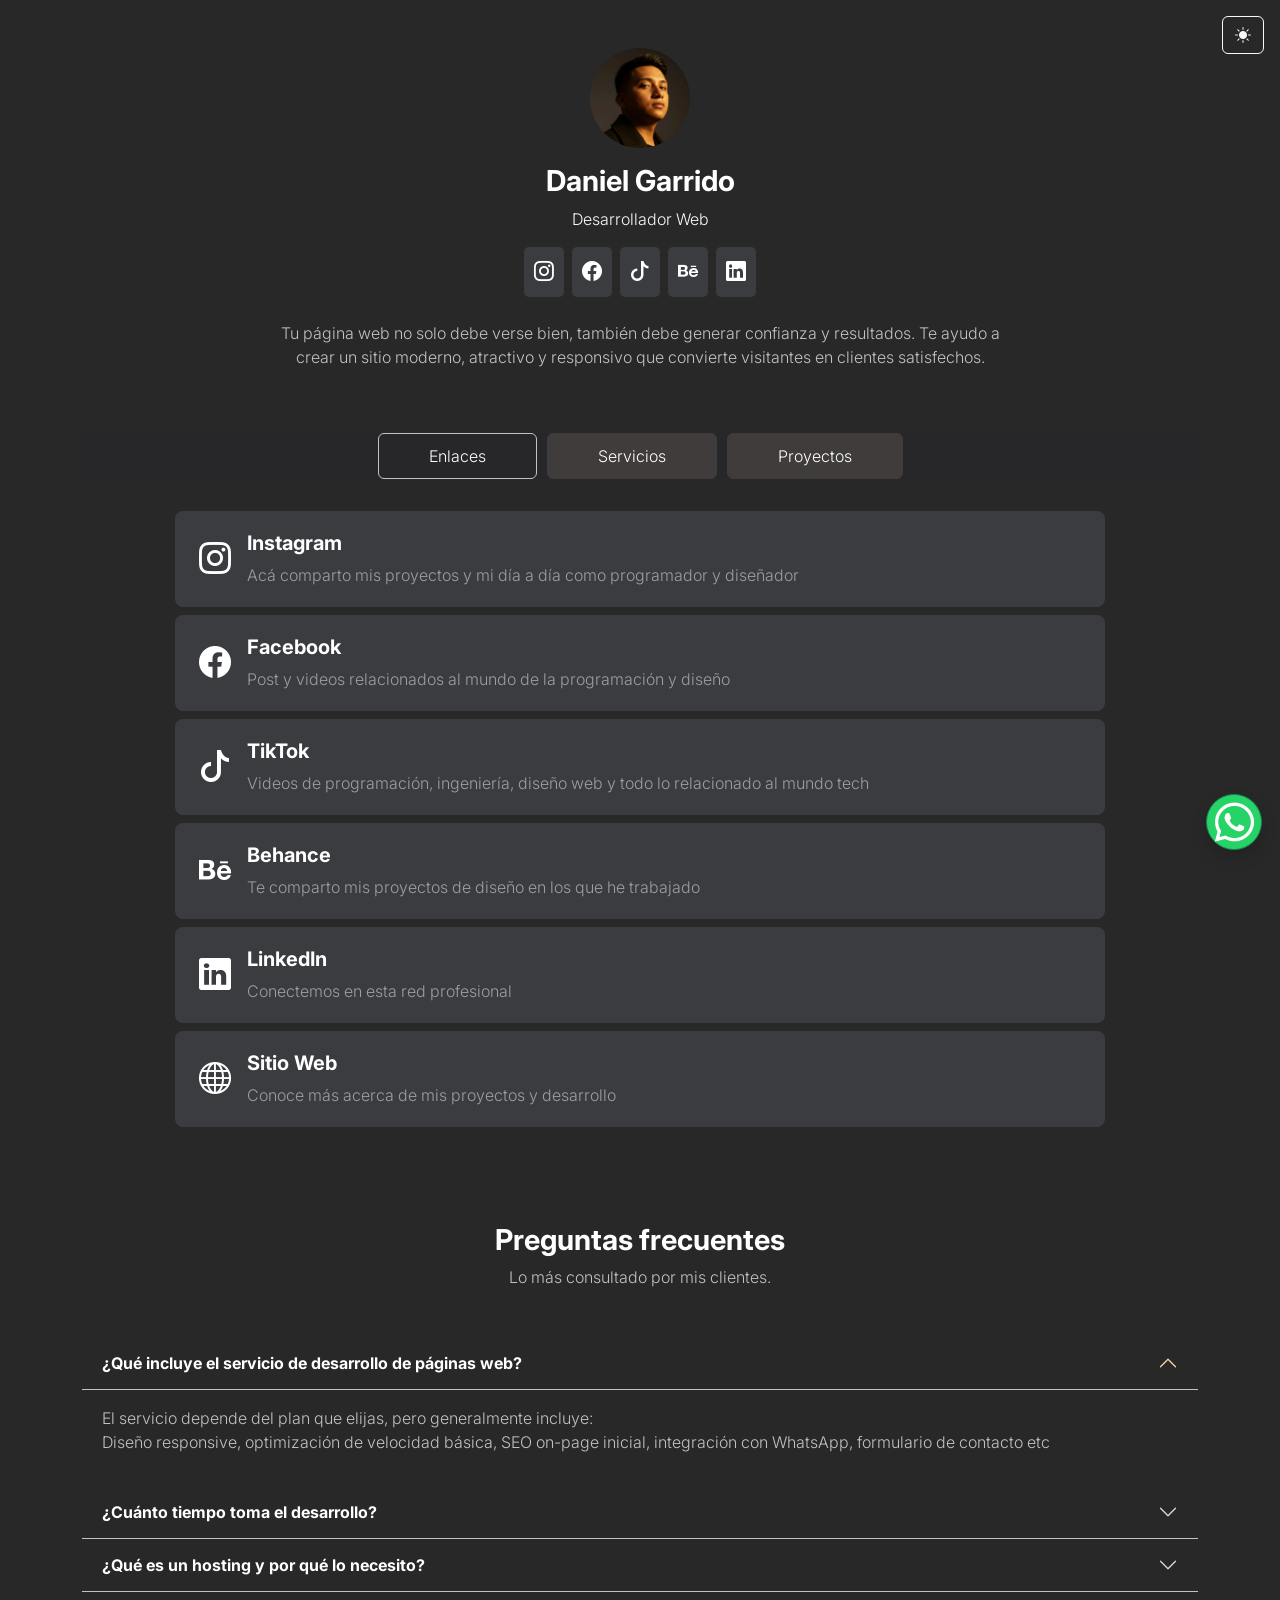
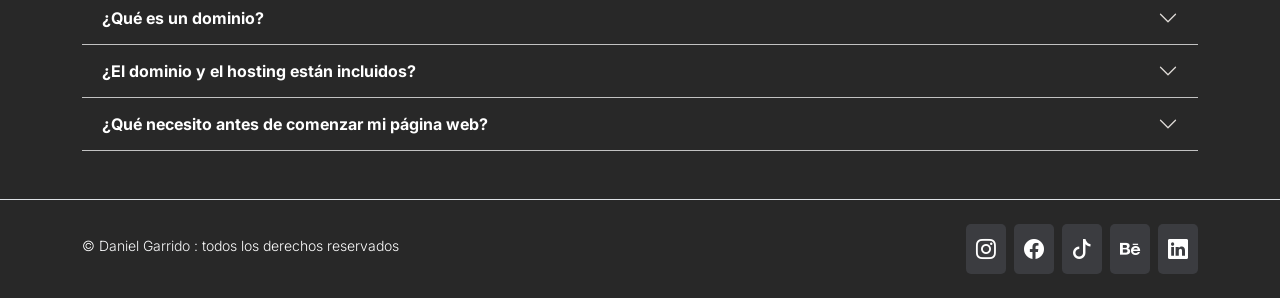
==== commit d25a2794: "cambios a la seccion de enlaces" ====
--- a/index.html
+++ b/index.html
@@ -34,7 +34,7 @@
 <body data-bs-spy="scroll">
 
   <!-- Botón modo oscuro / claro -->
-  <button id="themeToggle" class="btn btn-outline-light position-fixed top-0 end-0 m-3">
+  <button id="themeToggle" class="z-3 btn btn-outline-light position-fixed top-0 end-0 m-3">
     <i class="bi bi-sun-fill"></i>
   </button>
 
@@ -77,212 +77,230 @@
     </div>
   </header>
 
-  <!-- ===== Seccion de tabs ===== -->
   <!-- ===== Sección de Tabs ===== -->
-<section id="tabs" class="seccion_tabs py-5 bg-dark">
-  <div class="container bg-dark">
-
-    <!-- ===== NAV (Botones de Tabs) ===== -->
-    <ul class="contenedor-nav nav nav-pills justify-content-center mb-4" id="pills-tab" role="tablist" data-aos="fade-up">
-      <!-- Enlaces -->
-      <li class="nav-item" role="presentation">
-        <button class="nav-link active" id="pills-enlaces-tab" data-bs-toggle="pill" data-bs-target="#pills-enlaces" type="button" role="tab">
-          Enlaces
-        </button>
-      </li>
-
-      <!-- Servicios -->
-      <li class="nav-item" role="presentation">
-        <button class="nav-link" id="pills-servicios-tab" data-bs-toggle="pill" data-bs-target="#pills-servicios" type="button" role="tab">
-          Servicios
-        </button>
-      </li>
-
-      <!-- Proyectos -->
-      <li class="nav-item" role="presentation">
-        <button class="nav-link" id="pills-proyectos-tab" data-bs-toggle="pill" data-bs-target="#pills-proyectos" type="button" role="tab">
-          Proyectos
-        </button>
-      </li>
-    </ul>
-
-    <!-- ===== CONTENIDO DE LOS TABS ===== -->
-    <div class="tab-content" id="pills-tabContent">
-
-      <!-- ===== TAB: Enlaces ===== -->
-      <div class="tab-pane fade show active" id="pills-enlaces" role="tabpanel" aria-labelledby="pills-enlaces-tab">
-        <div class="container">
-          <div class="row justify-content-center">
-
-            <!-- Instagram -->
-            <div class="links-redes-sociales col-md-10 bg-dark2 p-4 g-4 rounded-3 mb-3">
-              <a href="https://www.instagram.com/daniel.garrido_/" target="_blank" class="d-flex align-items-center text-decoration-none">
-                <div class="flex-shrink-0 me-3 d-flex justify-content-center align-items-center rounded-circle">
-                  <i class="bi bi-instagram text-white fs-1"></i>
+  <section id="tabs" class="seccion_tabs py-5 bg-dark">
+    <div class="container bg-dark">
+
+      <!-- ===== NAV (Botones de Tabs) ===== -->
+      <ul class="contenedor-nav nav nav-pills justify-content-center mb-4" id="pills-tab" role="tablist"
+        data-aos="fade-up">
+        <!-- Enlaces -->
+        <li class="nav-item" role="presentation">
+          <button class="nav-link active" id="pills-enlaces-tab" data-bs-toggle="pill" data-bs-target="#pills-enlaces"
+            type="button" role="tab">
+            Enlaces
+          </button>
+        </li>
+
+        <!-- Servicios -->
+        <li class="nav-item" role="presentation">
+          <button class="nav-link" id="pills-servicios-tab" data-bs-toggle="pill" data-bs-target="#pills-servicios"
+            type="button" role="tab">
+            Servicios
+          </button>
+        </li>
+
+        <!-- Proyectos -->
+        <li class="nav-item" role="presentation">
+          <button class="nav-link" id="pills-proyectos-tab" data-bs-toggle="pill" data-bs-target="#pills-proyectos"
+            type="button" role="tab">
+            Proyectos
+          </button>
+        </li>
+      </ul>
+
+      <!-- ===== CONTENIDO DE LOS TABS ===== -->
+      <div class="tab-content" id="pills-tabContent">
+
+        <!-- ===== TAB: Enlaces ===== -->
+        <div class="tab-pane fade show active" id="pills-enlaces" role="tabpanel" aria-labelledby="pills-enlaces-tab">
+          <div class="container">
+            <div class="row justify-content-center">
+
+              <!-- Instagram -->
+              <div class="links-redes-sociales col-md-10 bg-dark2 p-2 g-2 rounded-3 ">
+                <a href="https://www.instagram.com/daniel.garrido_/" target="_blank"
+                  class="d-flex align-items-center text-decoration-none">
+                  <div class="flex-shrink-0 m-3 d-flex justify-content-center align-items-center rounded-circle">
+                    <i class="bi bi-instagram text-white fs-2"></i>
+                  </div>
+                  <div class="text-start">
+                    <h3 class="mb-2 text-white fw-bold">Instagram</h3>
+                    <small class="text-white-50 fs-6">Acá comparto mis proyectos y mi día a día como programador y
+                      diseñador</small>
+                  </div>
+                </a>
+              </div>
+
+              <!-- Facebook -->
+              <div class="links-redes-sociales col-md-10 bg-dark2 p-2 g-2 rounded-3">
+                <a href="https://www.facebook.com/DanielGarridotec" target="_blank"
+                  class="d-flex align-items-center text-decoration-none">
+                  <div class="flex-shrink-0 m-3 d-flex justify-content-center align-items-center rounded-circle">
+                    <i class="bi bi-facebook text-white fs-2"></i>
+                  </div>
+                  <div class="text-start">
+                    <h3 class="mb-2 text-white fw-bold">Facebook</h3>
+                    <small class="text-white-50 fs-6">Post y videos relacionados al mundo de la programación y
+                      diseño</small>
+                  </div>
+                </a>
+              </div>
+
+              <!-- TikTok -->
+              <div class="links-redes-sociales col-md-10 bg-dark2 p-2 g-2 rounded-3 ">
+                <a href="https://www.tiktok.com/@daniel.garrido_" target="_blank"
+                  class="d-flex align-items-center text-decoration-none">
+                  <div class="flex-shrink-0 m-3 d-flex justify-content-center align-items-center rounded-circle">
+                    <i class="bi bi-tiktok text-white fs-2"></i>
+                  </div>
+                  <div class="text-start">
+                    <h3 class="mb-2 text-white fw-bold">TikTok</h3>
+                    <small class="text-white-50 fs-6">Videos de programación, ingeniería, diseño web y todo lo
+                      relacionado al mundo tech</small>
+                  </div>
+                </a>
+              </div>
+
+              <!-- Behance -->
+              <div class="links-redes-sociales col-md-10 bg-dark2 p-2 g-2 rounded-3 ">
+                <a href="https://www.behance.net/danielgarrido32" target="_blank"
+                  class="d-flex align-items-center text-decoration-none">
+                  <div class="flex-shrink-0 m-3 d-flex justify-content-center align-items-center rounded-circle">
+                    <i class="bi bi-behance text-white fs-2"></i>
+                  </div>
+                  <div class="text-start">
+                    <h3 class="mb-2 text-white fw-bold">Behance</h3>
+                    <small class="text-white-50 fs-6">Te comparto mis proyectos de diseño en los que he
+                      trabajado</small>
+                  </div>
+                </a>
+              </div>
+
+              <!-- LinkedIn -->
+              <div class="links-redes-sociales col-md-10 bg-dark2 p-2 g-2 rounded-3 ">
+                <a href="https://www.linkedin.com/in/daniel-garrido-05138b225/" target="_blank"
+                  class="d-flex align-items-center text-decoration-none">
+                  <div class="flex-shrink-0 m-3 d-flex justify-content-center align-items-center rounded-circle">
+                    <i class="bi bi-linkedin text-white fs-2"></i>
+                  </div>
+                  <div class="text-start">
+                    <h3 class="mb-2 text-white fw-bold">LinkedIn</h3>
+                    <small class="text-white-50 fs-6">Conectemos en esta red profesional</small>
+                  </div>
+                </a>
+              </div>
+
+              <!-- Sitio Web -->
+              <div class="links-redes-sociales col-md-10 bg-dark2 p-2 g-2 rounded-3">
+                <a href="https://daniel-garrido.netlify.app/Portafolio/" target="_blank"
+                  class="d-flex align-items-center text-decoration-none">
+                  <div class="flex-shrink-0 m-3 d-flex justify-content-center align-items-center rounded-circle">
+                    <i class="bi bi-globe text-white fs-2"></i>
+                  </div>
+                  <div class="text-start">
+                    <h3 class="mb-2 text-white fw-bold">Sitio Web</h3>
+                    <small class="text-white-50 fs-6">Conoce más acerca de mis proyectos y desarrollo</small>
+                  </div>
+                </a>
+              </div>
+
+            </div>
+          </div>
+        </div>
+
+        <!-- ===== TAB: Servicios ===== -->
+        <div class="tab-pane fade" id="pills-servicios" role="tabpanel" aria-labelledby="pills-servicios-tab">
+          <div class="row g-4">
+            <!-- Servicio 1 -->
+            <div class="col-md-6 col-lg-4" data-aos="zoom-in-up">
+              <div class="seccion_servicios_card card h-100 shadow-sm bg-dark">
+                <div class="card-body d-flex flex-column">
+                  <h5 class="mb-2 text-white"><i class="bi bi-lightning-charge me-1"></i>Landing page</h5>
+                  <p class="text-white flex-grow-1">Página enfocada a convertir visitantes en clientes potenciales.</p>
+                  <button class="btn btn-outline-info mt-2" data-bs-toggle="modal"
+                    data-bs-target="#modalLandingBasica">Ver detalles</button>
                 </div>
-                <div class="text-start">
-                  <h3 class="mb-2 text-white fw-bold">Instagram</h3>
-                  <small class="text-white-50 fs-6">Acá comparto mis proyectos y mi día a día como programador y diseñador</small>
+              </div>
+            </div>
+
+            <!-- Servicio 2 -->
+            <div class="col-md-6 col-lg-4" data-aos="zoom-in-up" data-aos-delay="100">
+              <div class="seccion_servicios_card card h-100 shadow-sm bg-dark">
+                <div class="card-body d-flex flex-column">
+                  <h5 class="text-white mb-2"><i class="bi bi-window me-1"></i>Sitio web</h5>
+                  <p class="text-white flex-grow-1">Página enfocada en crear una presencia profesional digital para tu
+                    marca.</p>
+                  <button class="btn btn-outline-info mt-2" data-bs-toggle="modal"
+                    data-bs-target="#modalSitioBasico">Ver detalles</button>
+                </div>
+              </div>
+            </div>
+
+            <!-- Servicio 3 -->
+            <div class="col-md-6 col-lg-4" data-aos="zoom-in-up" data-aos-delay="150">
+              <div class="seccion_servicios_card card h-100 shadow-sm bg-dark">
+                <div class="card-body d-flex flex-column">
+                  <h5 class="text-white mb-2"><i class="bi bi-stars me-1"></i>Servicio Web personalizado</h5>
+                  <p class="text-white flex-grow-1">Creamos tu sitio web 100% personalizado a tu medida.</p>
+                  <button class="btn btn-outline-info mt-2" data-bs-toggle="modal" data-bs-target="#modalSitioPro">Ver
+                    detalles</button>
+                </div>
+              </div>
+            </div>
+          </div>
+        </div>
+
+        <!-- ===== TAB: Proyectos ===== -->
+        <div class="tab-pane fade" id="pills-proyectos" role="tabpanel" aria-labelledby="pills-proyectos-tab">
+          <div class="row g-4">
+            <h3 class="text-white text-center p-2">Conoce las soluciones que les he dado a varios de mis clientes</h3>
+
+            <!-- Proyecto 1 -->
+            <div class="col-md-6 col-lg-4" data-aos="fade-up">
+              <a class="text-decoration-none" target="_blank" href="https://daniel-garrido.github.io/Laser-Pro/">
+                <div class="seccion_proyectos_card card border-0 shadow-sm h-100">
+                  <img class="card-img-top" src="img/PROYECTO1.webp" alt="Laser Pro">
+                  <div class="card-body bg-dark2">
+                    <h5 class="text-white card-title mb-1">Laser Pro</h5>
+                    <p class="text-white small mb-0">Landing page para una empresa de depilación láser.</p>
+                  </div>
                 </div>
               </a>
             </div>
 
-            <!-- Facebook -->
-            <div class="links-redes-sociales col-md-10 bg-dark2 p-4 g-4 rounded-3 mb-3">
-              <a href="https://www.facebook.com/DanielGarridotec" target="_blank" class="d-flex align-items-center text-decoration-none">
-                <div class="flex-shrink-0 me-3 d-flex justify-content-center align-items-center rounded-circle">
-                  <i class="bi bi-facebook text-white fs-1"></i>
-                </div>
-                <div class="text-start">
-                  <h3 class="mb-2 text-white fw-bold">Facebook</h3>
-                  <small class="text-white-50 fs-6">Post y videos relacionados al mundo de la programación y diseño</small>
+            <!-- Proyecto 2 -->
+            <div class="col-md-6 col-lg-4" data-aos="fade-up" data-aos-delay="50">
+              <a class="text-decoration-none" target="_blank" href="https://gransandiego.com/">
+                <div class="seccion_proyectos_card card border-0 shadow-sm h-100">
+                  <img class="card-img-top" src="img/PROYECTO2.webp" alt="Gran San Diego Residencial">
+                  <div class="card-body bg-dark2">
+                    <h5 class="text-white card-title mb-1">Gran San Diego Residencial</h5>
+                    <p class="text-white small mb-0">Landing Page para una residencial de Mérida, Yucatán.</p>
+                  </div>
                 </div>
               </a>
             </div>
 
-            <!-- TikTok -->
-            <div class="links-redes-sociales col-md-10 bg-dark2 p-4 g-4 rounded-3 mb-3">
-              <a href="https://www.tiktok.com/@daniel.garrido_" target="_blank" class="d-flex align-items-center text-decoration-none">
-                <div class="flex-shrink-0 me-3 d-flex justify-content-center align-items-center rounded-circle">
-                  <i class="bi bi-tiktok text-white fs-1"></i>
-                </div>
-                <div class="text-start">
-                  <h3 class="mb-2 text-white fw-bold">TikTok</h3>
-                  <small class="text-white-50 fs-6">Videos de programación, ingeniería, diseño web y todo lo relacionado al mundo tech</small>
+            <!-- Proyecto 3 -->
+            <div class="col-md-6 col-lg-4" data-aos="fade-up" data-aos-delay="100">
+              <a class="text-decoration-none" target="_blank"
+                href="https://daniel-garrido.github.io/LandingPageMersiMakeUp/">
+                <div class="seccion_proyectos_card card border-0 shadow-sm h-100">
+                  <img class="card-img-top" src="img/PROYECTO3.webp" alt="Mersi MakeUp">
+                  <div class="card-body bg-dark2">
+                    <h5 class="text-white card-title mb-1">Mersi MakeUp</h5>
+                    <p class="text-white small mb-0">Landing page para una estética y maquillaje.</p>
+                  </div>
                 </div>
               </a>
             </div>
-
-            <!-- Behance -->
-            <div class="links-redes-sociales col-md-10 bg-dark2 p-4 g-4 rounded-3 mb-3">
-              <a href="https://www.behance.net/danielgarrido32" target="_blank" class="d-flex align-items-center text-decoration-none">
-                <div class="flex-shrink-0 me-3 d-flex justify-content-center align-items-center rounded-circle">
-                  <i class="bi bi-behance text-white fs-1"></i>
-                </div>
-                <div class="text-start">
-                  <h3 class="mb-2 text-white fw-bold">Behance</h3>
-                  <small class="text-white-50 fs-6">Te comparto mis proyectos de diseño en los que he trabajado</small>
-                </div>
-              </a>
-            </div>
-
-            <!-- LinkedIn -->
-            <div class="links-redes-sociales col-md-10 bg-dark2 p-4 g-4 rounded-3 mb-3">
-              <a href="https://www.linkedin.com/in/daniel-garrido-05138b225/" target="_blank" class="d-flex align-items-center text-decoration-none">
-                <div class="flex-shrink-0 me-3 d-flex justify-content-center align-items-center rounded-circle">
-                  <i class="bi bi-linkedin text-white fs-1"></i>
-                </div>
-                <div class="text-start">
-                  <h3 class="mb-2 text-white fw-bold">LinkedIn</h3>
-                  <small class="text-white-50 fs-6">Conectemos en esta red profesional</small>
-                </div>
-              </a>
-            </div>
-
-            <!-- Sitio Web -->
-            <div class="links-redes-sociales col-md-10 bg-dark2 p-4 g-4 rounded-3">
-              <a href="https://daniel-garrido.netlify.app/Portafolio/" target="_blank" class="d-flex align-items-center text-decoration-none">
-                <div class="flex-shrink-0 me-3 d-flex justify-content-center align-items-center rounded-circle">
-                  <i class="bi bi-globe text-white fs-1"></i>
-                </div>
-                <div class="text-start">
-                  <h3 class="mb-2 text-white fw-bold">Sitio Web</h3>
-                  <small class="text-white-50 fs-6">Conoce más acerca de mis proyectos y desarrollo</small>
-                </div>
-              </a>
-            </div>
-
-          </div>
-        </div>
-      </div>
-
-      <!-- ===== TAB: Servicios ===== -->
-      <div class="tab-pane fade" id="pills-servicios" role="tabpanel" aria-labelledby="pills-servicios-tab">
-        <div class="row g-4">
-          <!-- Servicio 1 -->
-          <div class="col-md-6 col-lg-4" data-aos="zoom-in-up">
-            <div class="seccion_servicios_card card h-100 shadow-sm bg-dark">
-              <div class="card-body d-flex flex-column">
-                <h5 class="mb-2 text-white"><i class="bi bi-lightning-charge me-1"></i>Landing page</h5>
-                <p class="text-white flex-grow-1">Página enfocada a convertir visitantes en clientes potenciales.</p>
-                <button class="btn btn-outline-info mt-2" data-bs-toggle="modal" data-bs-target="#modalLandingBasica">Ver detalles</button>
-              </div>
-            </div>
-          </div>
-
-          <!-- Servicio 2 -->
-          <div class="col-md-6 col-lg-4" data-aos="zoom-in-up" data-aos-delay="100">
-            <div class="seccion_servicios_card card h-100 shadow-sm bg-dark">
-              <div class="card-body d-flex flex-column">
-                <h5 class="text-white mb-2"><i class="bi bi-window me-1"></i>Sitio web</h5>
-                <p class="text-white flex-grow-1">Página enfocada en crear una presencia profesional digital para tu marca.</p>
-                <button class="btn btn-outline-info mt-2" data-bs-toggle="modal" data-bs-target="#modalSitioBasico">Ver detalles</button>
-              </div>
-            </div>
-          </div>
-
-          <!-- Servicio 3 -->
-          <div class="col-md-6 col-lg-4" data-aos="zoom-in-up" data-aos-delay="150">
-            <div class="seccion_servicios_card card h-100 shadow-sm bg-dark">
-              <div class="card-body d-flex flex-column">
-                <h5 class="text-white mb-2"><i class="bi bi-stars me-1"></i>Servicio Web personalizado</h5>
-                <p class="text-white flex-grow-1">Creamos tu sitio web 100% personalizado a tu medida.</p>
-                <button class="btn btn-outline-info mt-2" data-bs-toggle="modal" data-bs-target="#modalSitioPro">Ver detalles</button>
-              </div>
-            </div>
-          </div>
-        </div>
-      </div>
-
-      <!-- ===== TAB: Proyectos ===== -->
-      <div class="tab-pane fade" id="pills-proyectos" role="tabpanel" aria-labelledby="pills-proyectos-tab">
-        <div class="row g-4">
-          <h3 class="text-white text-center p-2">Conoce las soluciones que les he dado a varios de mis clientes</h3>
-
-          <!-- Proyecto 1 -->
-          <div class="col-md-6 col-lg-4" data-aos="fade-up">
-            <a class="text-decoration-none" target="_blank" href="https://daniel-garrido.github.io/Laser-Pro/">
-              <div class="seccion_proyectos_card card border-0 shadow-sm h-100">
-                <img class="card-img-top" src="img/PROYECTO1.webp" alt="Laser Pro">
-                <div class="card-body bg-dark2">
-                  <h5 class="text-white card-title mb-1">Laser Pro</h5>
-                  <p class="text-white small mb-0">Landing page para una empresa de depilación láser.</p>
-                </div>
-              </div>
-            </a>
-          </div>
-
-          <!-- Proyecto 2 -->
-          <div class="col-md-6 col-lg-4" data-aos="fade-up" data-aos-delay="50">
-            <a class="text-decoration-none" target="_blank" href="https://gransandiego.com/">
-              <div class="seccion_proyectos_card card border-0 shadow-sm h-100">
-                <img class="card-img-top" src="img/PROYECTO2.webp" alt="Gran San Diego Residencial">
-                <div class="card-body bg-dark2">
-                  <h5 class="text-white card-title mb-1">Gran San Diego Residencial</h5>
-                  <p class="text-white small mb-0">Landing Page para una residencial de Mérida, Yucatán.</p>
-                </div>
-              </div>
-            </a>
-          </div>
-
-          <!-- Proyecto 3 -->
-          <div class="col-md-6 col-lg-4" data-aos="fade-up" data-aos-delay="100">
-            <a class="text-decoration-none" target="_blank" href="https://daniel-garrido.github.io/LandingPageMersiMakeUp/">
-              <div class="seccion_proyectos_card card border-0 shadow-sm h-100">
-                <img class="card-img-top" src="img/PROYECTO3.webp" alt="Mersi MakeUp">
-                <div class="card-body bg-dark2">
-                  <h5 class="text-white card-title mb-1">Mersi MakeUp</h5>
-                  <p class="text-white small mb-0">Landing page para una estética y maquillaje.</p>
-                </div>
-              </div>
-            </a>
-          </div>
-        </div>
-      </div>
-
-    </div> <!-- 🔸 FIN DEL .tab-content -->
-  </div>
-</section>
+          </div>
+        </div>
+
+      </div> <!-- 🔸 FIN DEL .tab-content -->
+    </div>
+  </section>
 
 
   <!-- ===== SECCION DE PREGUNTAS FRECUENTES ===== -->
--- a/CSS/styles.css
+++ b/CSS/styles.css
@@ -107,6 +107,11 @@
   box-shadow: none;
 }
 
+/* ==== Estilo a la seccion de enlaces ==== */
+.links-redes-sociales h3{
+  font-size: 20px;
+}
+
 /* =====Estilos al boton de WhatsApp ===== */
 .seccion_whatsapp_btn {
   position: fixed;
@@ -130,3 +135,5 @@
 
 
 
+
+
--- a/CSS/mododark.css
+++ b/CSS/mododark.css
@@ -38,13 +38,13 @@
 
 .light-mode .seccion_header_redes_sociales a{
     color: white !important;
-     background-color:  #c2c2c2 !important;
+     background-color:  #212529 !important;
 }
 
 .light-mode .links-redes-sociales{
     border: 1px solid #c2c2c2;
 }
-.light-mode .small{
+.light-mode small{
      color: #212529 !important;
 }
 .light-mode .accordion-button {
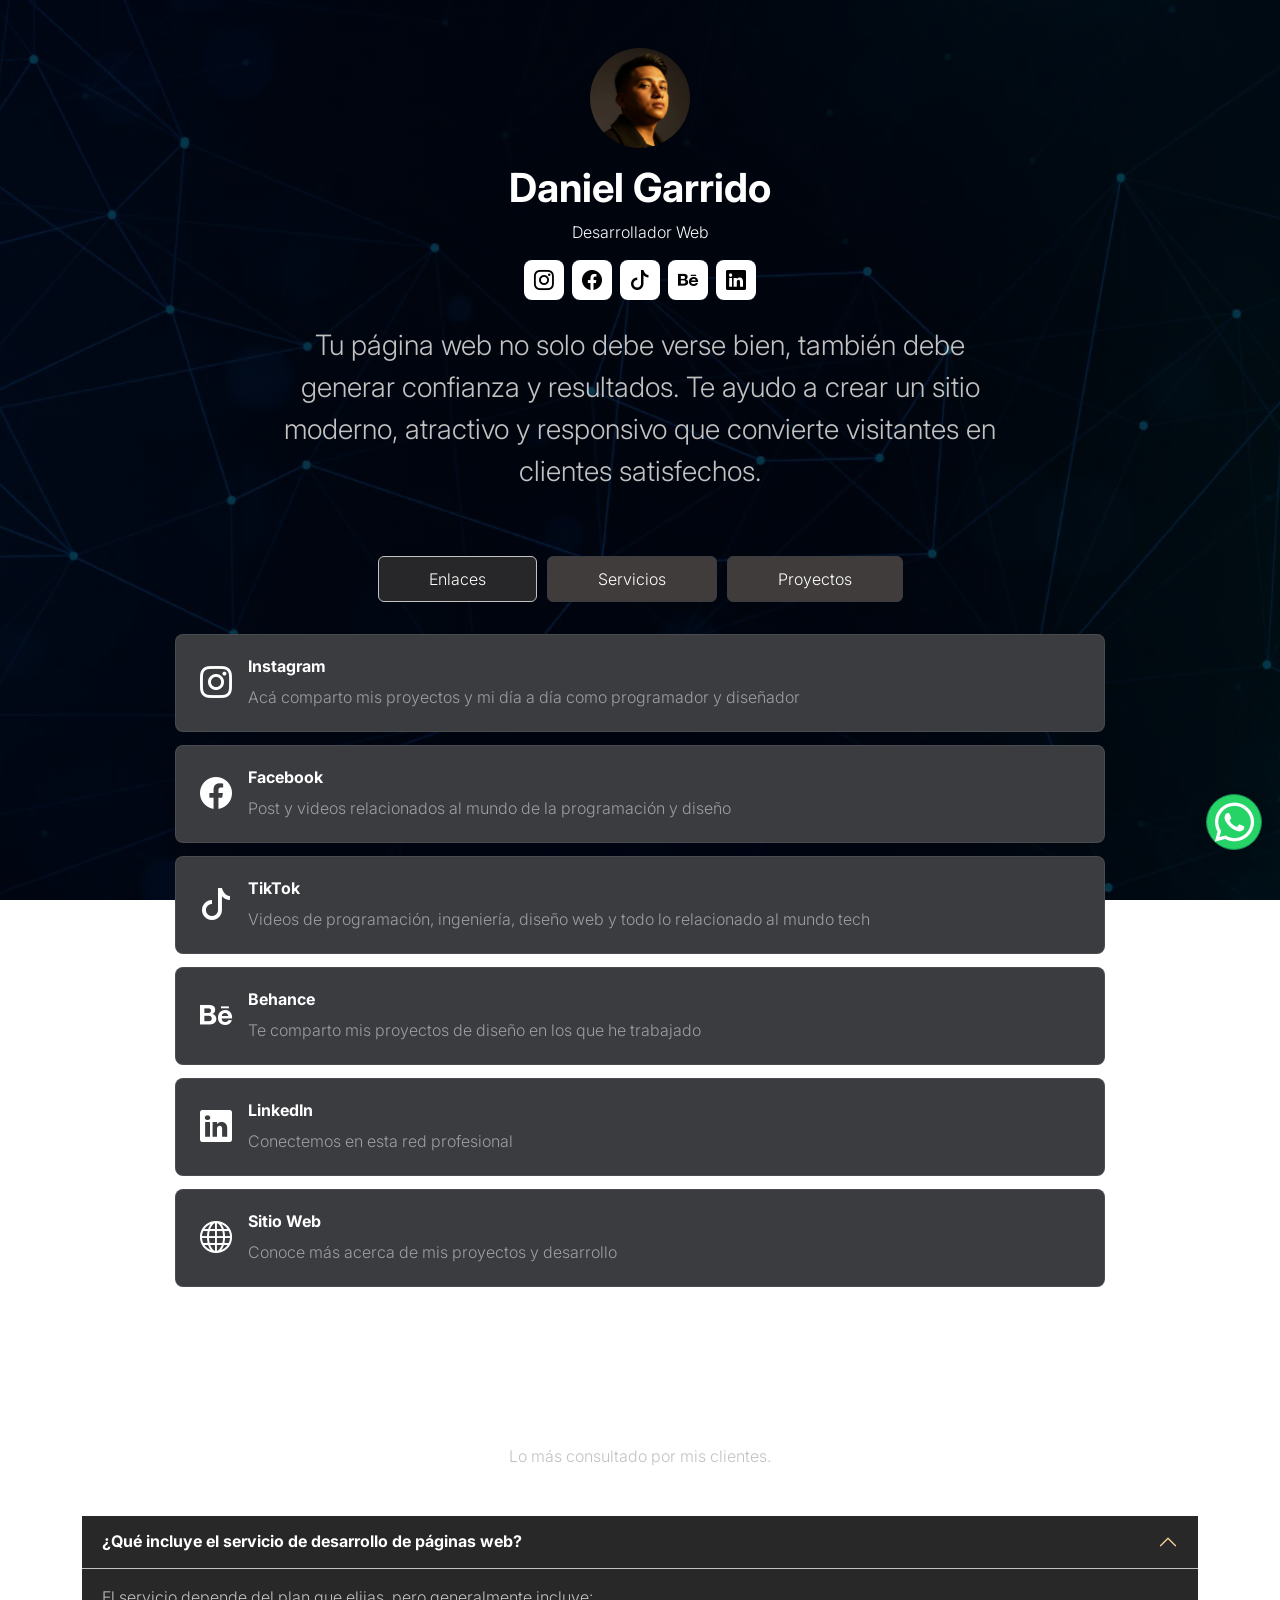
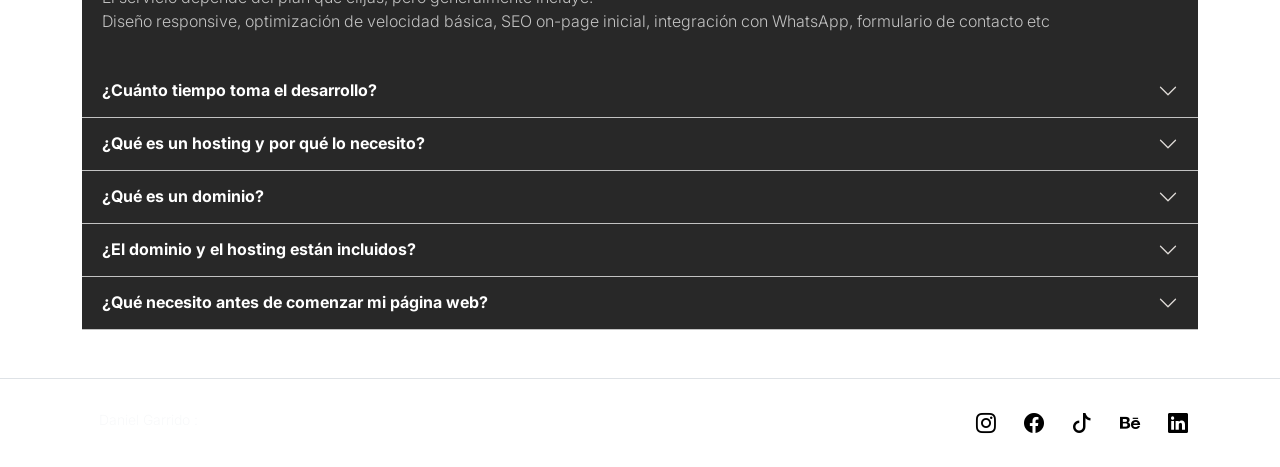
==== commit 64402498: "Mejorando diseño a página de link de redes sociales" ====
--- a/index.html
+++ b/index.html
@@ -32,22 +32,15 @@
 </head>
 
 <body data-bs-spy="scroll">
-
-  <!-- Botón modo oscuro / claro -->
-  <button id="themeToggle" class="z-3 btn btn-outline-light position-fixed top-0 end-0 m-3">
-    <i class="bi bi-sun-fill"></i>
-  </button>
-
   <!-- Boton para contactar al WhatsApp -->
   <a class="btn btn-success seccion_whatsapp_btn shadow" target="_blank"
     href="https://wa.me/529881033705?text=Hola%20Daniel,%20quiero%20informaci%C3%B3n%20sobre%20tu%20servicio%20web.">
     <i class="fa-brands fa-whatsapp"></i>
   </a>
 
-
   <!-- =====SECCION DE HEADER ===== -->
-  <header id="header" class="seccion_header bg-dark pt-4">
-    <div class="container bg-dark mt-4">
+  <header id="header" class="seccion_header pt-4">
+    <div class="container-sm  mt-4">
       <div class="row justify-content-center ">
 
         <div class="col-lg-8 text-center" data-aos="fade-up">
@@ -68,7 +61,7 @@
             <a class="text-white" target="_blank" href="https://www.linkedin.com/in/daniel-garrido-05138b225/"><i
                 class="bi bi-linkedin fs-5"></i></a>
           </div>
-          <p class="pt-4 text-white2">Tu página web no solo debe verse bien, también debe generar confianza y
+          <p class="fs-3 pt-4 text-white2">Tu página web no solo debe verse bien, también debe generar confianza y
             resultados.
             Te ayudo a crear un sitio moderno, atractivo y responsivo que convierte
             visitantes en clientes satisfechos.</p>
@@ -78,8 +71,8 @@
   </header>
 
   <!-- ===== Sección de Tabs ===== -->
-  <section id="tabs" class="seccion_tabs py-5 bg-dark">
-    <div class="container bg-dark">
+  <section id="tabs" class="seccion_tabs py-5">
+    <div class="container">
 
       <!-- ===== NAV (Botones de Tabs) ===== -->
       <ul class="contenedor-nav nav nav-pills justify-content-center mb-4" id="pills-tab" role="tablist"
@@ -126,7 +119,7 @@
                   </div>
                   <div class="text-start">
                     <h3 class="mb-2 text-white fw-bold">Instagram</h3>
-                    <small class="text-white-50 fs-6">Acá comparto mis proyectos y mi día a día como programador y
+                    <small class="text-link text-white-50 fs-6">Acá comparto mis proyectos y mi día a día como programador y
                       diseñador</small>
                   </div>
                 </a>
@@ -141,7 +134,7 @@
                   </div>
                   <div class="text-start">
                     <h3 class="mb-2 text-white fw-bold">Facebook</h3>
-                    <small class="text-white-50 fs-6">Post y videos relacionados al mundo de la programación y
+                    <small class="text-link text-white-50 fs-6">Post y videos relacionados al mundo de la programación y
                       diseño</small>
                   </div>
                 </a>
@@ -156,7 +149,7 @@
                   </div>
                   <div class="text-start">
                     <h3 class="mb-2 text-white fw-bold">TikTok</h3>
-                    <small class="text-white-50 fs-6">Videos de programación, ingeniería, diseño web y todo lo
+                    <small class="text-link text-white-50 fs-6">Videos de programación, ingeniería, diseño web y todo lo
                       relacionado al mundo tech</small>
                   </div>
                 </a>
@@ -171,7 +164,7 @@
                   </div>
                   <div class="text-start">
                     <h3 class="mb-2 text-white fw-bold">Behance</h3>
-                    <small class="text-white-50 fs-6">Te comparto mis proyectos de diseño en los que he
+                    <small class="text-link text-white-50 fs-6">Te comparto mis proyectos de diseño en los que he
                       trabajado</small>
                   </div>
                 </a>
@@ -186,7 +179,7 @@
                   </div>
                   <div class="text-start">
                     <h3 class="mb-2 text-white fw-bold">LinkedIn</h3>
-                    <small class="text-white-50 fs-6">Conectemos en esta red profesional</small>
+                    <small class="text-link text-white-50 fs-6">Conectemos en esta red profesional </small>
                   </div>
                 </a>
               </div>
@@ -200,7 +193,7 @@
                   </div>
                   <div class="text-start">
                     <h3 class="mb-2 text-white fw-bold">Sitio Web</h3>
-                    <small class="text-white-50 fs-6">Conoce más acerca de mis proyectos y desarrollo</small>
+                    <small class="text-link text-white-50 fs-6">Conoce más acerca de mis proyectos y desarrollo</small>
                   </div>
                 </a>
               </div>
@@ -298,13 +291,13 @@
           </div>
         </div>
 
-      </div> <!-- 🔸 FIN DEL .tab-content -->
+      </div>
     </div>
   </section>
 
 
   <!-- ===== SECCION DE PREGUNTAS FRECUENTES ===== -->
-  <section id="faq" class="seccion_faq py-5 bg-dark text-white">
+  <section id="faq" class="seccion_faq  py-5 text-white">
     <div class="container">
       <!-- Titulo -->
       <div class="text-center mb-5" data-aos="fade-up">
@@ -313,7 +306,7 @@
       </div>
 
       <!-- Acordeón -->
-      <div class="accordion accordion-flush" id="faqAccordion" data-aos="fade-up" data-aos-delay="50">
+      <div class=" accordion accordion-flush " id="faqAccordion" data-aos="fade-up" data-aos-delay="50">
 
         <!-- Pregunta 1 -->
         <div class="accordion-item bg-dark border-0">
@@ -424,32 +417,8 @@
   </section>
 
   <!-- =====SECCION DE FOOTER ===== -->
-  <footer class="bg-dark border-top text-muted py-4">
-    <div class="container small d-flex flex-column flex-lg-row align-items-center justify-content-between gap-2">
-
-      <p class="mb-2 text-center text-white">
-        &copy; <a href="https://daniel-garrido.netlify.app/" class="link-light text-decoration-none">Daniel Garrido
-          :</a>
-        todos los derechos reservados
-      </p>
-
-      <div class="seccion_header_redes_sociales d-flex justify-content-center gap-2">
-        <a class="text-white" target="_blank" href="https://www.instagram.com/daniel.garrido_/"><i
-            class="bi bi-instagram fs-5"></i></a>
-        <a class="text-white" target="_blank" href="https://www.facebook.com/DanielGarridotec"><i
-            class="bi bi-facebook fs-5"></i></a>
-        <a class="text-white" target="_blank" href="https://www.tiktok.com/@daniel.garrido_"><i
-            class="bi bi-tiktok fs-5"></i></a>
-        <a class="text-white" target="_blank" href="https://www.behance.net/danielgarrido32"><i
-            class="bi bi-behance fs-5"></i></a>
-        <a class="text-white" target="_blank" href="https://www.linkedin.com/in/daniel-garrido-05138b225/"><i
-            class="bi bi-linkedin fs-5"></i></a>
-      </div>
-
-    </div>
-  </footer>
-
-
+  <div id="footer"></div>
+ 
   <!-- =====SECCION DE MODALES  ===== -->
   <!-- Landing page -->
   <div class="modal fade" id="modalLandingBasica" tabindex="-1" aria-hidden="true">
--- a/CSS/styles.css
+++ b/CSS/styles.css
@@ -1,14 +1,25 @@
 h1,h2{
-  font-size: 1.8rem;
+  font-size: 2.5rem;
   font-family: "Inter", sans-serif;
   font-weight: 700;
 }
 
-body{
+body {
   font-family: "Inter", sans-serif;
   font-weight: 300;
+
+  margin: 0;
+  min-height: 100vh;
+
+  background: 
+    linear-gradient(rgba(0, 0, 0, 0.7), rgba(0, 0, 0, 0.7)),
+    url("../img/background.webp");
+
+  background-size: cover;
+  background-position: center;
+  background-repeat: no-repeat;
+  background-attachment: fixed;
 }
-
 
 .bg-dark{
   background-color: #282828 !important;
@@ -35,16 +46,30 @@
   object-fit: cover;
 }
 
-
+/*=== estilos a las redes sociales iconos ==*/
 .seccion_header_redes_sociales a {
-  padding: 10px;
-  background-color:  #3B3C40 !important;
-  border-radius: 5px;
+  display: inline-flex;
+  align-items: center;
+  justify-content: center;
+  padding: 5px 10px;
+  border-radius: 8px;
+  color: black !important;
+  background-color: white;
+  text-decoration: none;
+  transition: all 0.3s ease;
 }
 
-/* ===== Seccion de Tabs ===== */
+.seccion_header_redes_sociales a:hover {
+  transform: translateY(-5px) scale(1.1);
+  box-shadow: 0 10px 20px rgba(0, 0, 0, 0.4);
+  background-color: black;
+  color: white !important;
+}
+
+
+
+/* ===== Seccion del menu de las Tabs (Enlaces, Servicios, proyectos) ===== */
 .contenedor-nav {
-  background-color: #272729;
   gap: 10px;
 }
 
@@ -58,6 +83,26 @@
 .seccion_tabs .nav-pills .nav-link.active {
   background-color: #272729;
   border: 1px solid #c2c2c2;
+}
+
+/* ===== Seccion de los enlaces a redes sociales ===== */
+.links-redes-sociales {
+  margin-bottom: 5px;
+  cursor: pointer;
+  position: relative;
+  overflow: hidden;
+  border: 1px solid rgba(255,255,255,0.08);
+  transition: transform .35s ease, box-shadow .35s ease, border-color .35s ease;
+ 
+}
+.links-redes-sociales:hover {
+  transform: translateY(-5px) scale(1.01);
+  border-color: rgba(255,255,255,0.18);
+  box-shadow: 0 18px 35px rgba(0,0,0,0.55);
+}
+
+.links-redes-sociales h3{
+  font-size: 16px;
 }
 
 /* =====Seccion de  Servicios ===== */
@@ -93,6 +138,7 @@
 }
 
 /* =====Seccion de Preguntas Frecuentes ===== */
+
 .accordion-button {
   border-bottom: 1px solid #c2c2c2;
 }
@@ -105,11 +151,6 @@
   background-color: #212529;
   color: #fff;
   box-shadow: none;
-}
-
-/* ==== Estilo a la seccion de enlaces ==== */
-.links-redes-sociales h3{
-  font-size: 20px;
 }
 
 /* =====Estilos al boton de WhatsApp ===== */
--- a/CSS/responsive.css
+++ b/CSS/responsive.css
@@ -17,4 +17,19 @@
   .seccion_tabs .nav-pills .nav-link {
     padding: 10px 15px;
   }
+
+  .links-redes-sociales{
+    padding: 5px 2px !important;
+  }
+
+  .links-redes-sociales h3{
+    font-size: 16px;
+    margin-bottom: 0px !important;
+  }
+
+  .text-link{
+    font-size: 12px !important;
+    
+  }
+  
 }
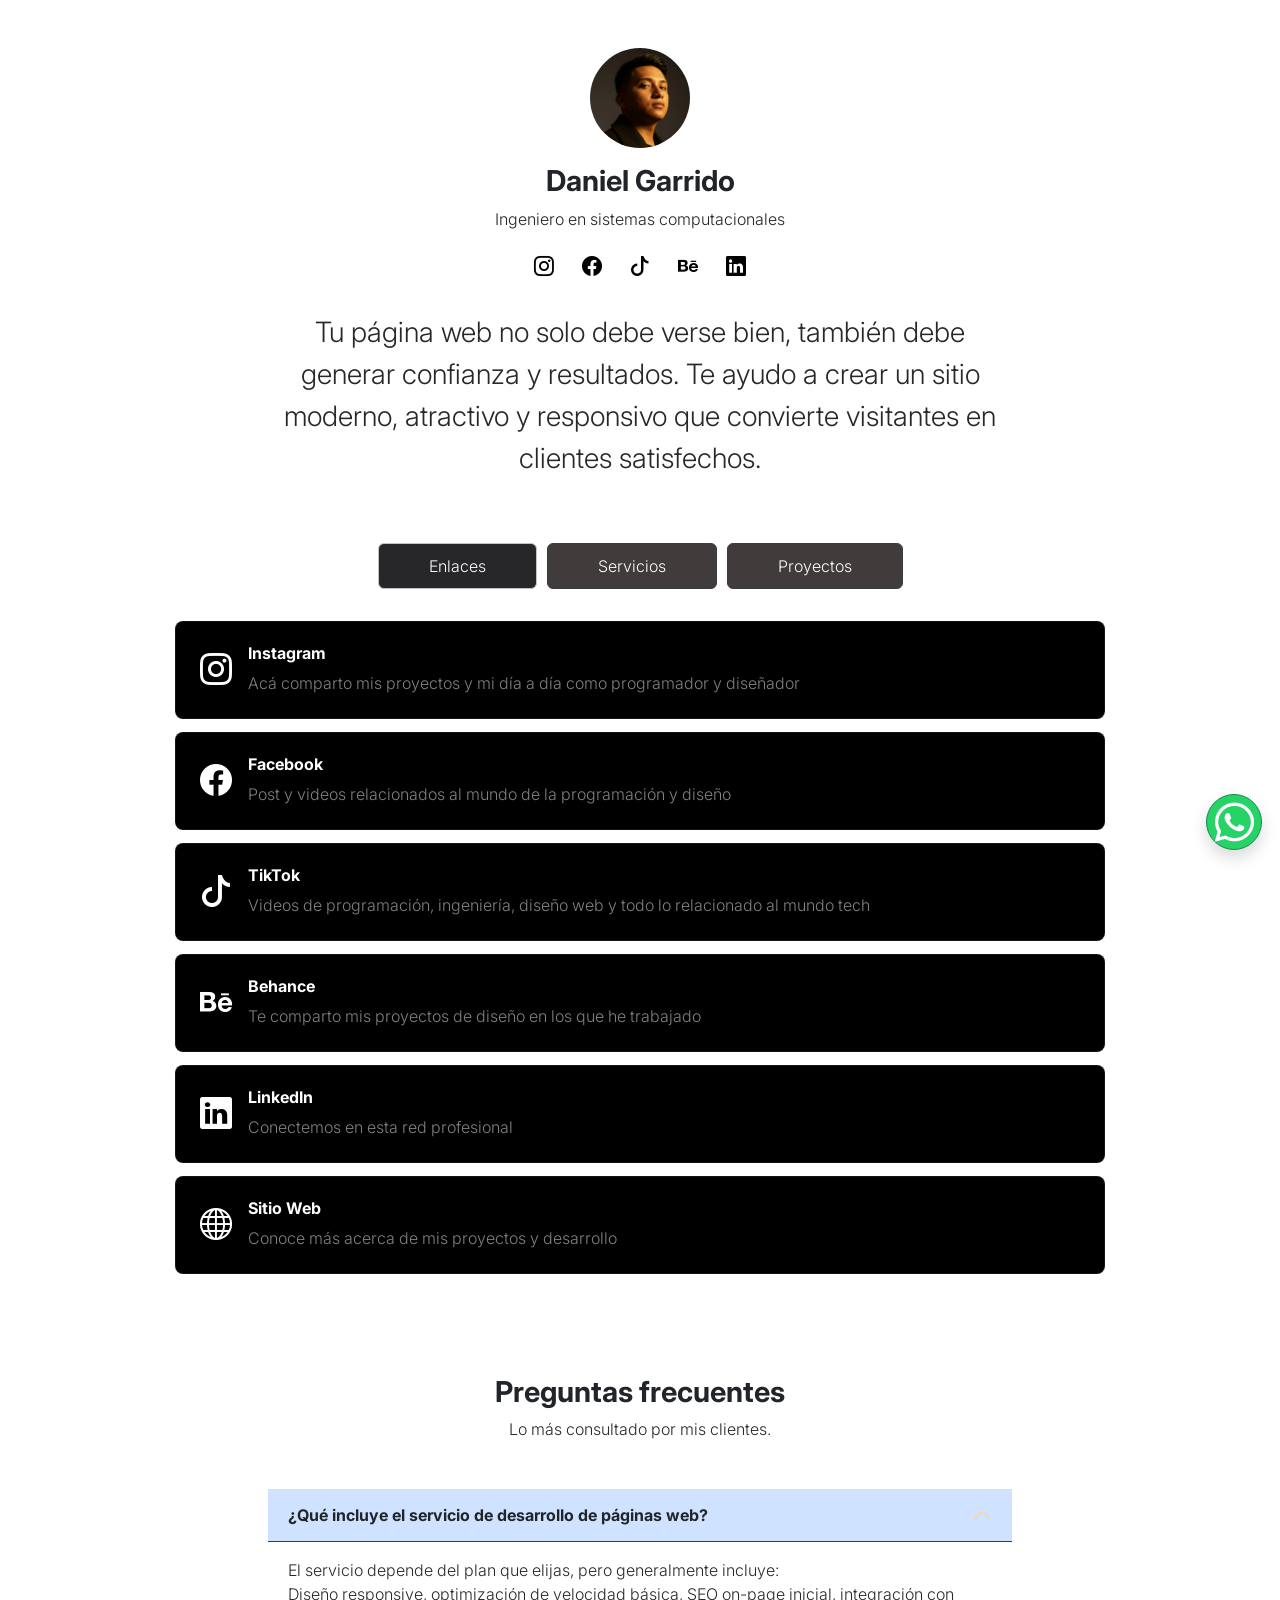
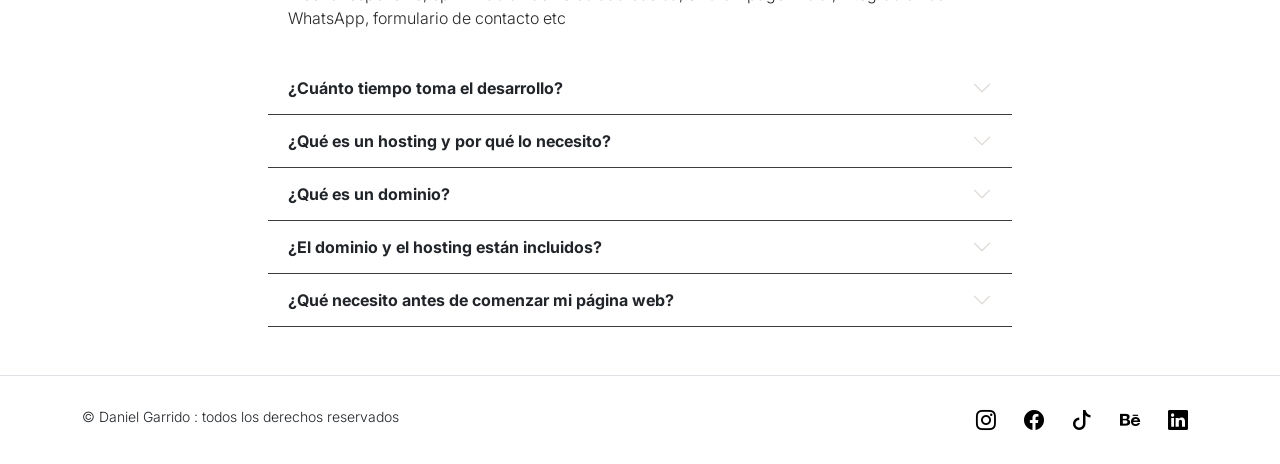
==== commit c8dcc180: "Estilos generales y agregacion de servicios adicionales" ====
--- a/index.html
+++ b/index.html
@@ -31,9 +31,21 @@
   <link rel="shortcut icon" href="img/logo.png" type="image/x-icon">
 </head>
 
+<!-- Google tag (gtag.js) ver estadisticas de analiticas -->
+<script async src="https://www.googletagmanager.com/gtag/js?id=G-RZ59T8MQ02"></script>
+<script>
+  window.dataLayer = window.dataLayer || [];
+  function gtag() { dataLayer.push(arguments); }
+  gtag('js', new Date());
+
+  gtag('config', 'G-RZ59T8MQ02');
+</script>
+
 <body data-bs-spy="scroll">
+
   <!-- Boton para contactar al WhatsApp -->
   <a class="btn btn-success seccion_whatsapp_btn shadow" target="_blank"
+    aria-label="Contactar por WhatsApp a Daniel Garrido"
     href="https://wa.me/529881033705?text=Hola%20Daniel,%20quiero%20informaci%C3%B3n%20sobre%20tu%20servicio%20web.">
     <i class="fa-brands fa-whatsapp"></i>
   </a>
@@ -44,22 +56,28 @@
       <div class="row justify-content-center ">
 
         <div class="col-lg-8 text-center" data-aos="fade-up">
-          <img src="img/FOTO-HEADER.webp" class="seccion_header_avatar mb-3" />
-          <h1 class="text-white">Daniel Garrido</h1>
-          <p class="text-light">Desarrollador Web</p>
+          <img src="img/FOTO-HEADER.webp" class="seccion_header_avatar mb-3"
+            alt="Foto de Daniel Garrido, ingeniero en sistemas" />
+          <h1 class="text-dark">Daniel Garrido</h1>
+          <p class="text-dark">Ingeniero en sistemas computacionales</p>
 
           <!-- contenedor de las redes sociales -->
           <div class="seccion_header_redes_sociales d-flex justify-content-center gap-2">
+
             <a class="text-white" target="_blank" href="https://www.instagram.com/daniel.garrido_/"><i
-                class="bi bi-instagram fs-5"></i></a>
+                class="bi bi-instagram fs-5" aria-label="Instagram de Daniel Garrido"></i></a>
+
             <a class="text-white" target="_blank" href="https://www.facebook.com/DanielGarridotec"><i
-                class="bi bi-facebook fs-5"></i></a>
+                class="bi bi-facebook fs-5" aria-label="Facebook de Daniel Garrido"></i></a>
+
             <a class="text-white" target="_blank" href="https://www.tiktok.com/@daniel.garrido_"><i
-                class="bi bi-tiktok fs-5"></i></a>
+                class="bi bi-tiktok fs-5" aria-label="TikTok de Daniel Garrido"></i></a>
+
             <a class="text-white" target="_blank" href="https://www.behance.net/danielgarrido32"><i
-                class="bi bi-behance fs-5"></i></a>
+                class="bi bi-behance fs-5" aria-label="Behance de Daniel Garrido"></i></a>
+
             <a class="text-white" target="_blank" href="https://www.linkedin.com/in/daniel-garrido-05138b225/"><i
-                class="bi bi-linkedin fs-5"></i></a>
+                class="bi bi-linkedin fs-5" aria-label="LinkedIn de Daniel Garrido"></i></a>
           </div>
           <p class="fs-3 pt-4 text-white2">Tu página web no solo debe verse bien, también debe generar confianza y
             resultados.
@@ -119,7 +137,8 @@
                   </div>
                   <div class="text-start">
                     <h3 class="mb-2 text-white fw-bold">Instagram</h3>
-                    <small class="text-link text-white-50 fs-6">Acá comparto mis proyectos y mi día a día como programador y
+                    <small class="text-link text-white-50 fs-6">Acá comparto mis proyectos y mi día a día como
+                      programador y
                       diseñador</small>
                   </div>
                 </a>
@@ -207,11 +226,11 @@
           <div class="row g-4">
             <!-- Servicio 1 -->
             <div class="col-md-6 col-lg-4" data-aos="zoom-in-up">
-              <div class="seccion_servicios_card card h-100 shadow-sm bg-dark">
+              <div class="seccion_servicios_card card h-100 shadow-sm bg-white">
                 <div class="card-body d-flex flex-column">
-                  <h5 class="mb-2 text-white"><i class="bi bi-lightning-charge me-1"></i>Landing page</h5>
-                  <p class="text-white flex-grow-1">Página enfocada a convertir visitantes en clientes potenciales.</p>
-                  <button class="btn btn-outline-info mt-2" data-bs-toggle="modal"
+                  <h5 class="mb-2 text-dark"><i class="bi bi-lightning-charge me-1"></i>Landing page</h5>
+                  <p class="text-dark flex-grow-1">Página enfocada a convertir visitantes en clientes potenciales.</p>
+                  <button class="btn btn2 btn-outline-info mt-2" data-bs-toggle="modal"
                     data-bs-target="#modalLandingBasica">Ver detalles</button>
                 </div>
               </div>
@@ -219,12 +238,12 @@
 
             <!-- Servicio 2 -->
             <div class="col-md-6 col-lg-4" data-aos="zoom-in-up" data-aos-delay="100">
-              <div class="seccion_servicios_card card h-100 shadow-sm bg-dark">
+              <div class="seccion_servicios_card card h-100 shadow-sm bg-white">
                 <div class="card-body d-flex flex-column">
-                  <h5 class="text-white mb-2"><i class="bi bi-window me-1"></i>Sitio web</h5>
-                  <p class="text-white flex-grow-1">Página enfocada en crear una presencia profesional digital para tu
+                  <h5 class="text-dark mb-2"><i class="bi bi-window me-1"></i>Sitio web</h5>
+                  <p class="text-dark flex-grow-1">Página enfocada en crear una presencia profesional digital para tu
                     marca.</p>
-                  <button class="btn btn-outline-info mt-2" data-bs-toggle="modal"
+                  <button class="btn btn2 btn-outline-info mt-2" data-bs-toggle="modal"
                     data-bs-target="#modalSitioBasico">Ver detalles</button>
                 </div>
               </div>
@@ -232,15 +251,70 @@
 
             <!-- Servicio 3 -->
             <div class="col-md-6 col-lg-4" data-aos="zoom-in-up" data-aos-delay="150">
-              <div class="seccion_servicios_card card h-100 shadow-sm bg-dark">
+              <div class="seccion_servicios_card card h-100 shadow-sm bg-white">
                 <div class="card-body d-flex flex-column">
-                  <h5 class="text-white mb-2"><i class="bi bi-stars me-1"></i>Servicio Web personalizado</h5>
-                  <p class="text-white flex-grow-1">Creamos tu sitio web 100% personalizado a tu medida.</p>
-                  <button class="btn btn-outline-info mt-2" data-bs-toggle="modal" data-bs-target="#modalSitioPro">Ver
+                  <h5 class="text-dark mb-2"><i class="bi bi-stars me-1"></i>Servicio Web personalizado</h5>
+                  <p class="text-dark flex-grow-1">Creamos tu sitio web 100% personalizado a tu medida.</p>
+                  <button class="btn btn2 btn-outline-info mt-2" data-bs-toggle="modal"
+                    data-bs-target="#modalSitioPro">Ver
                     detalles</button>
                 </div>
               </div>
             </div>
+
+            <!-- Servicio 4 -->
+            <div class="col-md-6 col-lg-4" data-aos="zoom-in-up" data-aos-delay="200">
+              <div class="seccion_servicios_card card h-100 shadow-sm bg-white">
+                <div class="card-body d-flex flex-column">
+                  <h5 class="text-dark mb-2"><i class="bi bi-person-workspace me-1"></i>Portafolio Web</h5>
+                  <p class="text-dark flex-grow-1">Muestra tu trabajo y habilidades con un portafolio digital
+                    profesional.</p>
+                  <button class="btn btn2 btn-outline-info mt-2" data-bs-toggle="modal"
+                    data-bs-target="#modalPortafolio">Ver detalles</button>
+                </div>
+              </div>
+            </div>
+
+            <!-- Servicio 5 -->
+            <div class="col-md-6 col-lg-4" data-aos="zoom-in-up" data-aos-delay="250">
+              <div class="seccion_servicios_card card h-100 shadow-sm bg-white">
+                <div class="card-body d-flex flex-column">
+                  <h5 class="text-dark mb-2"><i class="bi bi-grid me-1"></i>Catálogo Web</h5>
+                  <p class="text-dark flex-grow-1">Presenta tus productos o servicios en un catálogo digital elegante y
+                    funcional.</p>
+                  <button class="btn btn2 btn-outline-info mt-2" data-bs-toggle="modal"
+                    data-bs-target="#modalCatalogo">Ver detalles</button>
+                </div>
+              </div>
+            </div>
+
+            <!-- Servicio 6 -->
+            <div class="col-md-6 col-lg-4" data-aos="zoom-in-up" data-aos-delay="300">
+              <div class="seccion_servicios_card card h-100 shadow-sm bg-white">
+                <div class="card-body d-flex flex-column">
+                  <h5 class="text-dark mb-2"><i class="bi bi-envelope-heart me-1"></i>Invitaciones Web</h5>
+                  <p class="text-dark flex-grow-1">Invitaciones digitales únicas y personalizadas para tu evento
+                    especial.</p>
+                  <button class="btn btn2 btn-outline-info mt-2" data-bs-toggle="modal"
+                    data-bs-target="#modalInvitaciones">Ver detalles</button>
+                </div>
+              </div>
+            </div>
+
+            <!-- Servicio 7 -->
+            <div class="col-md-6 col-lg-4" data-aos="zoom-in-up" data-aos-delay="350">
+              <div class="seccion_servicios_card card h-100 shadow-sm bg-white">
+                <div class="card-body d-flex flex-column">
+                  <h5 class="text-dark mb-2"><i class="bi bi-code-slash me-1"></i>Desarrollo de Software</h5>
+                  <p class="text-dark flex-grow-1">Soluciones de software a medida para optimizar y automatizar tu
+                    negocio.</p>
+                  <button class="btn btn2 btn-outline-info mt-2" data-bs-toggle="modal"
+                    data-bs-target="#modalSoftware">Ver detalles</button>
+                </div>
+              </div>
+            </div>
+
+
           </div>
         </div>
 
@@ -297,8 +371,9 @@
 
 
   <!-- ===== SECCION DE PREGUNTAS FRECUENTES ===== -->
-  <section id="faq" class="seccion_faq  py-5 text-white">
-    <div class="container">
+
+  <section id="faq" class=" seccion_faq  py-5 text-dark">
+    <div class="container seccion_faq_contenedor">
       <!-- Titulo -->
       <div class="text-center mb-5" data-aos="fade-up">
         <h2 class="fw-bold">Preguntas frecuentes</h2>
@@ -309,9 +384,9 @@
       <div class=" accordion accordion-flush " id="faqAccordion" data-aos="fade-up" data-aos-delay="50">
 
         <!-- Pregunta 1 -->
-        <div class="accordion-item bg-dark border-0">
+        <div class="accordion-item border-0">
           <h2 class="accordion-header" id="faq1">
-            <button class="accordion-button bg-dark text-white fw-bold" type="button" data-bs-toggle="collapse"
+            <button class="accordion-button  text-dark fw-bold" type="button" data-bs-toggle="collapse"
               data-bs-target="#faq1c">
               ¿Qué incluye el servicio de desarrollo de páginas web?
             </button>
@@ -328,10 +403,10 @@
         </div>
 
         <!-- Pregunta 2 -->
-        <div class="accordion-item bg-dark border-0">
+        <div class="accordion-item  border-0">
           <h2 class="accordion-header" id="faq2">
-            <button class="accordion-button collapsed bg-dark text-white fw-bold" type="button"
-              data-bs-toggle="collapse" data-bs-target="#faq2c">
+            <button class="accordion-button collapsed  text-dark fw-bold" type="button" data-bs-toggle="collapse"
+              data-bs-target="#faq2c">
               ¿Cuánto tiempo toma el desarrollo?
             </button>
           </h2>
@@ -347,10 +422,10 @@
         </div>
 
         <!-- Pregunta 3 -->
-        <div class="accordion-item bg-dark border-0">
+        <div class="accordion-item  border-0">
           <h2 class="accordion-header" id="faq4">
-            <button class="accordion-button collapsed bg-dark text-white fw-bold" type="button"
-              data-bs-toggle="collapse" data-bs-target="#faq4c">
+            <button class="accordion-button collapsed  text-dark fw-bold" type="button" data-bs-toggle="collapse"
+              data-bs-target="#faq4c">
               ¿Qué es un hosting y por qué lo necesito?
             </button>
           </h2>
@@ -363,10 +438,10 @@
         </div>
 
         <!-- Pregunta 4 -->
-        <div class="accordion-item bg-dark border-0">
+        <div class="accordion-item  border-0">
           <h2 class="accordion-header" id="faq5">
-            <button class="accordion-button collapsed bg-dark text-white fw-bold" type="button"
-              data-bs-toggle="collapse" data-bs-target="#faq5c">
+            <button class="accordion-button collapsed  text-dark fw-bold" type="button" data-bs-toggle="collapse"
+              data-bs-target="#faq5c">
               ¿Qué es un dominio?
             </button>
           </h2>
@@ -379,10 +454,10 @@
         </div>
 
         <!-- Pregunta 5 -->
-        <div class="accordion-item bg-dark border-0">
+        <div class="accordion-item  border-0">
           <h2 class="accordion-header" id="faq6">
-            <button class="accordion-button collapsed bg-dark text-white fw-bold" type="button"
-              data-bs-toggle="collapse" data-bs-target="#faq6c">
+            <button class="accordion-button collapsed  text-dark fw-bold" type="button" data-bs-toggle="collapse"
+              data-bs-target="#faq6c">
               ¿El dominio y el hosting están incluidos?
             </button>
           </h2>
@@ -397,10 +472,10 @@
         </div>
 
         <!-- Pregunta 6 -->
-        <div class="accordion-item bg-dark border-0">
+        <div class="accordion-item  border-0">
           <h2 class="accordion-header" id="faq8">
-            <button class="accordion-button collapsed bg-dark text-white fw-bold" type="button"
-              data-bs-toggle="collapse" data-bs-target="#faq8c">
+            <button class="accordion-button collapsed  text-daek fw-bold" type="button" data-bs-toggle="collapse"
+              data-bs-target="#faq8c">
               ¿Qué necesito antes de comenzar mi página web?
             </button>
           </h2>
@@ -418,7 +493,7 @@
 
   <!-- =====SECCION DE FOOTER ===== -->
   <div id="footer"></div>
- 
+
   <!-- =====SECCION DE MODALES  ===== -->
   <!-- Landing page -->
   <div class="modal fade" id="modalLandingBasica" tabindex="-1" aria-hidden="true">
@@ -505,6 +580,133 @@
     </div>
   </div>
 
+  <!-- Portafolio Web -->
+  <div class="modal fade" id="modalPortafolio" tabindex="-1" aria-hidden="true">
+    <div class="modal-dialog modal-dialog-centered">
+      <div class="modal-content">
+        <div class="modal-header">
+          <h5 class="modal-title">Servicio de Portafolio Web</h5>
+          <button type="button" class="btn-close" data-bs-dismiss="modal" aria-label="Cerrar"></button>
+        </div>
+        <div class="modal-body">
+          <ul>
+            <li>1 Año de hosting gratis</li>
+            <li>1 Año de dominio gratis</li>
+            <li>Diseño personalizado y atractivo</li>
+            <li>Galería de proyectos/trabajos</li>
+            <li>Sección de habilidades y experiencia</li>
+            <li>Formulario de contacto</li>
+            <li>Botón de WhatsApp</li>
+            <li>SEO Básico</li>
+            <li>Adaptado a dispositivos móviles</li>
+            <li>30 días de soporte gratis</li>
+          </ul>
+          <span class="terminos">Aplica términos y condiciones*</span>
+          <p class="fs-5 fw-bold text-center mb-0 mt-4">$4,500.00 MXN</p>
+        </div>
+        <div class="modal-footer d-flex justify-content-center">
+          <a class="text-white btn btn-info" target="_blank"
+            href="https://wa.me/529881033705?text=Quiero%20el%20servicio%20de%20Portafolio%20Web">Solicitar servicio</a>
+        </div>
+      </div>
+    </div>
+  </div>
+
+  <!-- Catálogo Web -->
+  <div class="modal fade" id="modalCatalogo" tabindex="-1" aria-hidden="true">
+    <div class="modal-dialog modal-dialog-centered">
+      <div class="modal-content">
+        <div class="modal-header">
+          <h5 class="modal-title">Servicio de Catálogo Web</h5>
+          <button type="button" class="btn-close" data-bs-dismiss="modal" aria-label="Cerrar"></button>
+        </div>
+        <div class="modal-body">
+          <ul>
+            <li>1 Año de hosting gratis</li>
+            <li>1 Año de dominio gratis</li>
+            <li>Catálogo visual de productos/servicios</li>
+            <li>Filtros y categorías organizadas</li>
+            <li>Fichas de producto con descripción e imagen</li>
+            <li>Botón de contacto por WhatsApp por producto</li>
+            <li>SEO Básico</li>
+            <li>Adaptado a dispositivos móviles</li>
+            <li>30 días de soporte gratis</li>
+          </ul>
+          <span class="terminos">Aplica términos y condiciones*</span>
+          <p class="fs-5 fw-bold text-center mb-0 mt-4">$5,500.00 MXN</p>
+        </div>
+        <div class="modal-footer d-flex justify-content-center">
+          <a class="text-white btn btn-info" target="_blank"
+            href="https://wa.me/529881033705?text=Quiero%20el%20servicio%20de%20Cat%C3%A1logo%20Web">Solicitar
+            servicio</a>
+        </div>
+      </div>
+    </div>
+  </div>
+
+  <!-- Invitaciones Web -->
+  <div class="modal fade" id="modalInvitaciones" tabindex="-1" aria-hidden="true">
+    <div class="modal-dialog modal-dialog-centered">
+      <div class="modal-content">
+        <div class="modal-header">
+          <h5 class="modal-title">Servicio de Invitaciones Web</h5>
+          <button type="button" class="btn-close" data-bs-dismiss="modal" aria-label="Cerrar"></button>
+        </div>
+        <div class="modal-body">
+          <ul>
+            <li>Diseño 100% personalizado al evento</li>
+            <li>Cuenta regresiva animada</li>
+            <li>Sección de itinerario / programa del evento</li>
+            <li>Confirmación de asistencia (RSVP)</li>
+            <li>Ubicación con mapa integrado</li>
+            <li>Galería de fotos</li>
+            <li>Música de fondo opcional</li>
+            <li>Adaptado a dispositivos móviles</li>
+            <li>Enlace personalizado compartible</li>
+          </ul>
+          <span class="terminos">Aplica términos y condiciones*</span>
+          <p class="fs-5 fw-bold text-center mb-0 mt-4">$1,800.00 MXN</p>
+        </div>
+        <div class="modal-footer d-flex justify-content-center">
+          <a class="text-white btn btn-info" target="_blank"
+            href="https://wa.me/529881033705?text=Quiero%20el%20servicio%20de%20Invitaci%C3%B3n%20Web">Solicitar
+            servicio</a>
+        </div>
+      </div>
+    </div>
+  </div>
+
+  <!-- Desarrollo de Software -->
+  <div class="modal fade" id="modalSoftware" tabindex="-1" aria-hidden="true">
+    <div class="modal-dialog modal-dialog-centered">
+      <div class="modal-content">
+        <div class="modal-header">
+          <h5 class="modal-title">Servicio de Desarrollo de Software</h5>
+          <button type="button" class="btn-close" data-bs-dismiss="modal" aria-label="Cerrar"></button>
+        </div>
+        <div class="modal-body">
+          <ul>
+            <li>Análisis y planeación del proyecto</li>
+            <li>Desarrollo web o de escritorio a medida</li>
+            <li>Sistemas de gestión (CRM, inventarios, etc.)</li>
+            <li>Integración con APIs y servicios externos</li>
+            <li>Panel de administración personalizado</li>
+            <li>Base de datos optimizada</li>
+            <li>Pruebas y control de calidad (QA)</li>
+            <li>Documentación del sistema</li>
+            <li><span class="fw-bold">Precio bajo cotización</span></li>
+          </ul>
+          <span class="terminos">Aplica términos y condiciones*</span>
+        </div>
+        <div class="modal-footer d-flex justify-content-center">
+          <a class="text-white btn btn-info" target="_blank"
+            href="https://wa.me/529881033705?text=Quiero%20informaci%C3%B3n%20sobre%20Desarrollo%20de%20Software">Solicitar
+            cotización</a>
+        </div>
+      </div>
+    </div>
+  </div>
+
   <!-- Scripts -->
   <script src="https://cdn.jsdelivr.net/npm/bootstrap@5.3.3/dist/js/bootstrap.bundle.min.js"></script>
   <script src="https://cdn.jsdelivr.net/npm/aos@2.3.4/dist/aos.js"></script>
--- a/CSS/styles.css
+++ b/CSS/styles.css
@@ -1,5 +1,5 @@
 h1,h2{
-  font-size: 2.5rem;
+  font-size: 1.8rem;
   font-family: "Inter", sans-serif;
   font-weight: 700;
 }
@@ -10,15 +10,11 @@
 
   margin: 0;
   min-height: 100vh;
+}
 
-  background: 
-    linear-gradient(rgba(0, 0, 0, 0.7), rgba(0, 0, 0, 0.7)),
-    url("../img/background.webp");
-
-  background-size: cover;
-  background-position: center;
-  background-repeat: no-repeat;
-  background-attachment: fixed;
+.btn2{
+  background-color: #1298f7;
+  color: white !important;
 }
 
 .bg-dark{
@@ -26,11 +22,11 @@
 }
 
 .bg-dark2{
-  background-color:  #3B3C40 !important;
+  background-color:  #000000 !important;
 }
 
 .text-white2{
-  color: #c2c2c2;
+  color: #282828;
 }
 
 .terminos{
@@ -65,7 +61,6 @@
   background-color: black;
   color: white !important;
 }
-
 
 
 /* ===== Seccion del menu de las Tabs (Enlaces, Servicios, proyectos) ===== */
@@ -138,9 +133,11 @@
 }
 
 /* =====Seccion de Preguntas Frecuentes ===== */
-
+.seccion_faq_contenedor{
+    width: 60%;
+}
 .accordion-button {
-  border-bottom: 1px solid #c2c2c2;
+  border-bottom: 1px solid #3B3C40 ;
 }
 
 .accordion-button::after {
@@ -148,8 +145,6 @@
 }
 
 .accordion-button:not(.collapsed) {
-  background-color: #212529;
-  color: #fff;
   box-shadow: none;
 }
 
--- a/CSS/responsive.css
+++ b/CSS/responsive.css
@@ -31,5 +31,9 @@
     font-size: 12px !important;
     
   }
+
+  .seccion_faq_contenedor{
+    width: 100%;
+  }
   
 }
